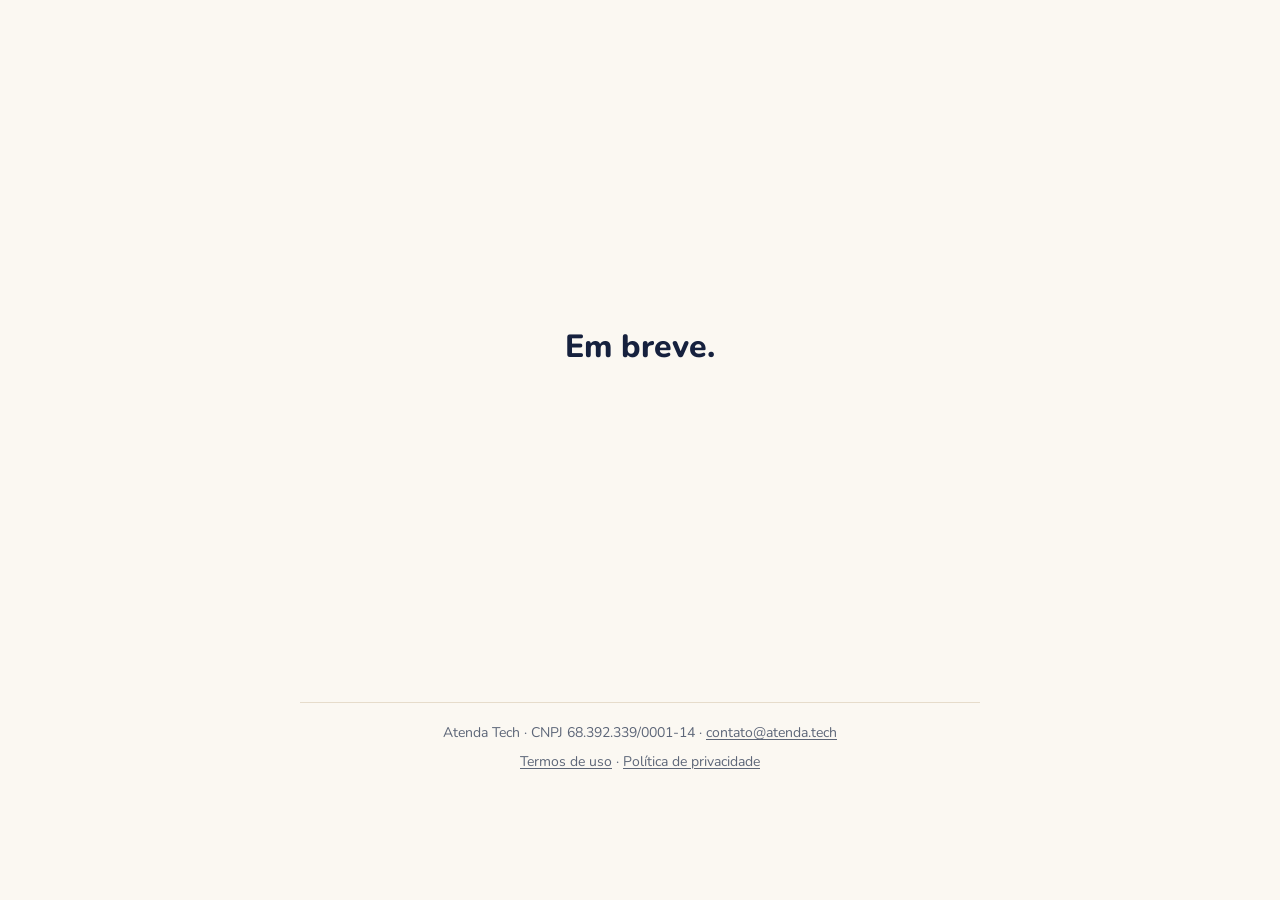
==== index.html @ 24ffada0 "bora.atenda.tech: placeholder + termos + privacidade" ====
<!doctype html>
<html lang="pt-BR">
<head>
<meta charset="utf-8">
<meta name="viewport" content="width=device-width, initial-scale=1">
<meta name="robots" content="noindex">
<title>Atenda Tech</title>
<link rel="stylesheet" href="assets/site.css">
</head>
<body>
<main class="wrap">
<div class="soon">Em breve.</div>
<footer><p>Atenda Tech · CNPJ 68.392.339/0001-14 · <a href="mailto:contato@atenda.tech">contato@atenda.tech</a></p><p><a href="termos/">Termos de uso</a> · <a href="privacidade/">Política de privacidade</a></p></footer>
</main>
</body>
</html>
---- assets/site.css ----
@font-face{font-family:"Nunito";src:url(../fonts/Nunito-Regular.ttf);font-weight:400;font-display:swap}
@font-face{font-family:"Nunito";src:url(../fonts/Nunito-Bold.ttf);font-weight:700;font-display:swap}
@font-face{font-family:"Nunito";src:url(../fonts/Nunito-ExtraBold.ttf);font-weight:800;font-display:swap}
:root{--navy:#16213E;--yellow:#FFC531;--ink:#1F2636;--muted:#5D6678;--line:#E6DCCB}
*{box-sizing:border-box}html{-webkit-text-size-adjust:100%}
body{margin:0;font-family:"Nunito",system-ui,-apple-system,"Segoe UI",Roboto,sans-serif;font-size:17px;line-height:1.65;color:var(--ink);background:#FBF8F2}
.wrap{max-width:720px;margin:0 auto;padding:32px 20px}
h1,h2{font-weight:800;line-height:1.25;color:var(--navy)}
h1{font-size:28px;margin:0 0 8px}
h2{font-size:20px;margin:32px 0 10px;padding-left:12px;border-left:5px solid var(--yellow)}
p{margin:0 0 14px}ul{margin:0 0 14px;padding-left:22px}li{margin:0 0 8px}strong{font-weight:800}
a{color:var(--navy);text-decoration-thickness:1px;text-underline-offset:2px;word-break:break-word}
footer{border-top:1px solid var(--line);margin-top:40px;padding-top:18px;font-size:14px;color:var(--muted);text-align:center}
footer p{margin:0 0 6px}footer a{color:var(--muted)}
.soon{min-height:70vh;display:flex;align-items:center;justify-content:center;font-size:32px;font-weight:800;color:var(--navy)}
@media (min-width:760px){h1{font-size:34px}}
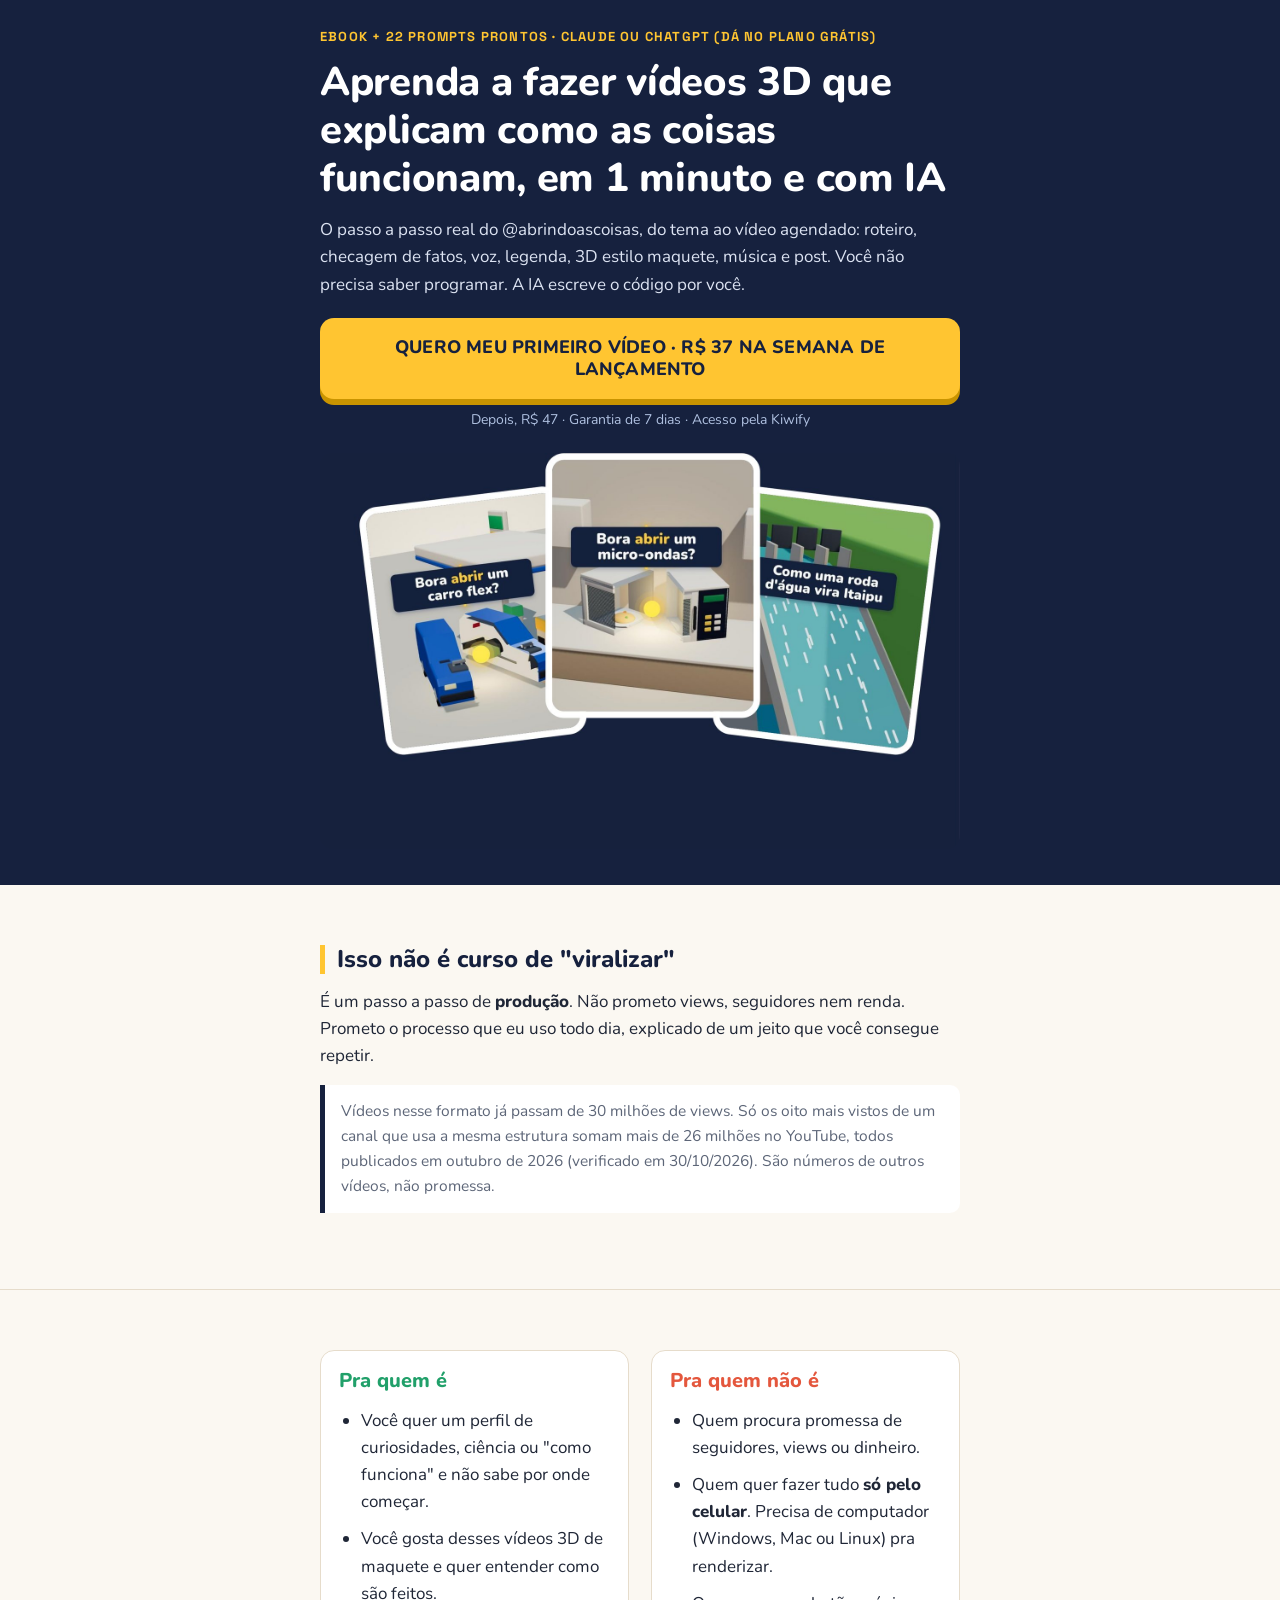
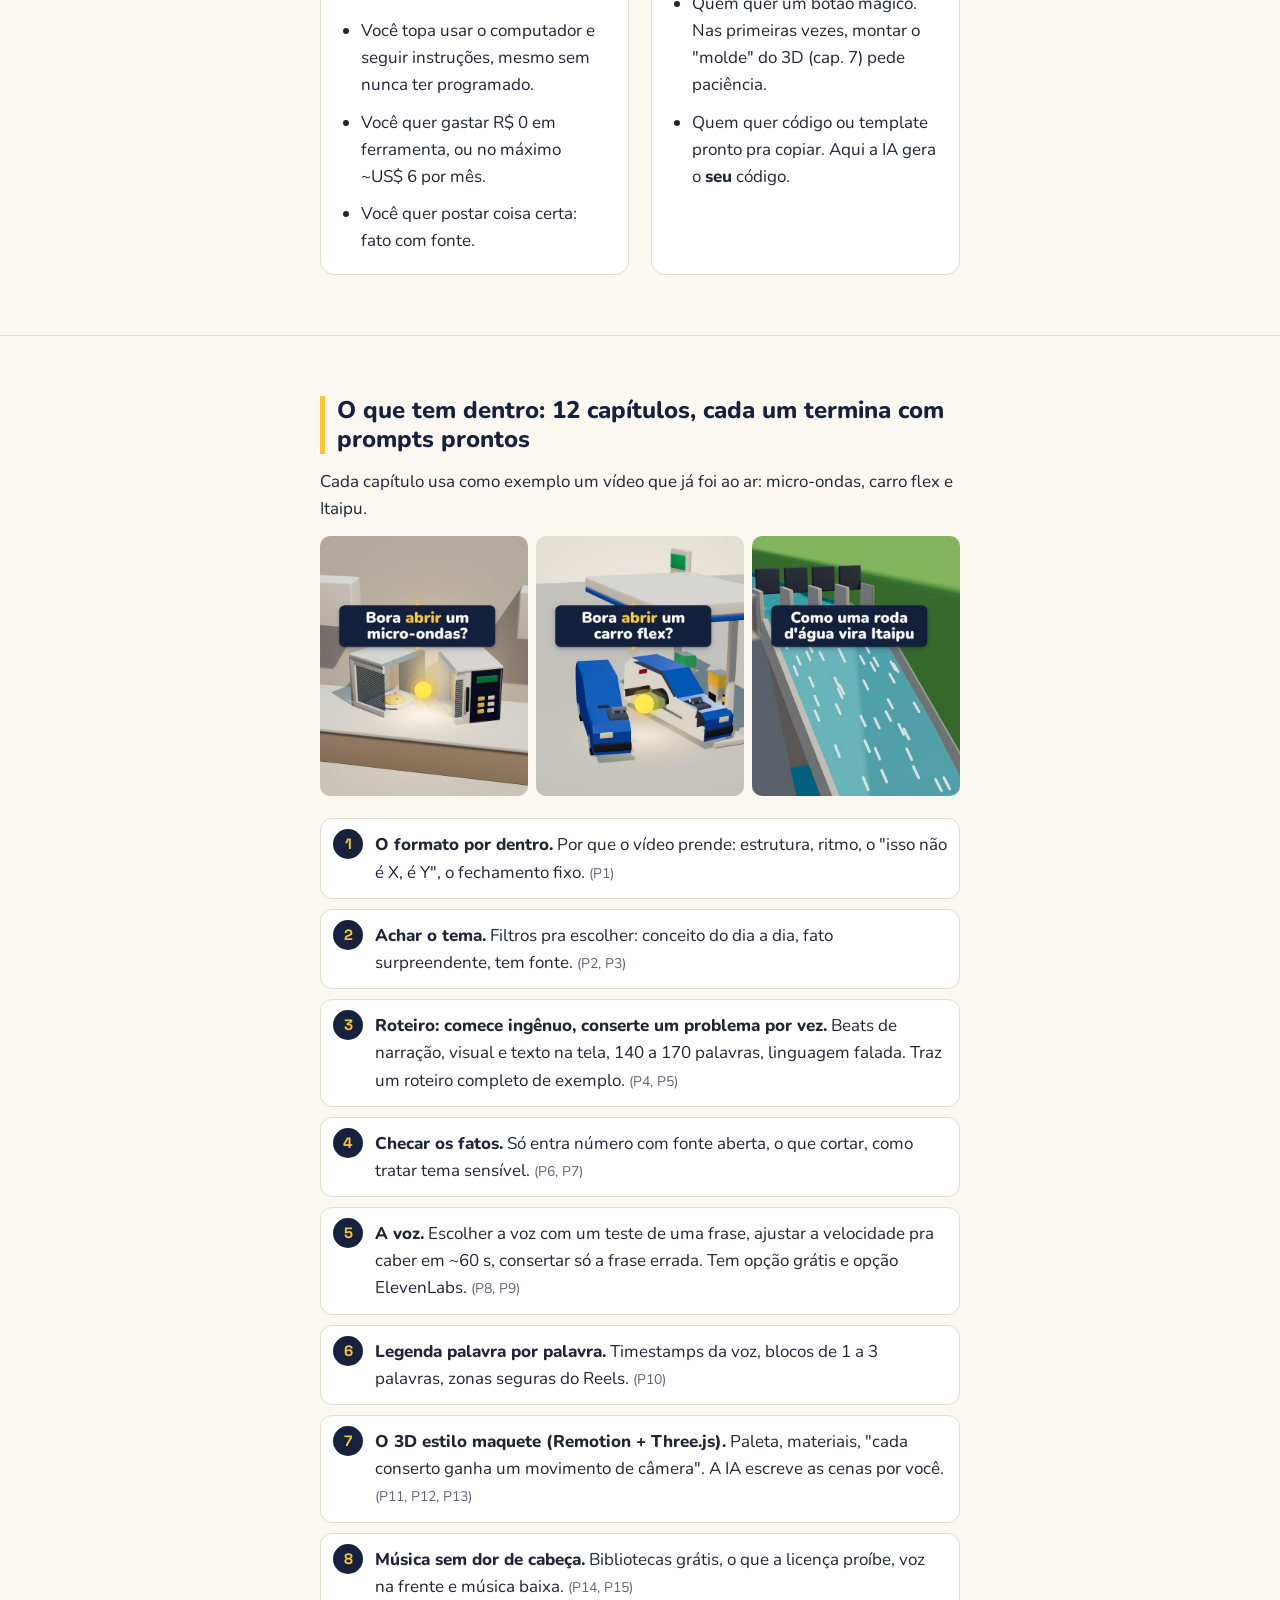
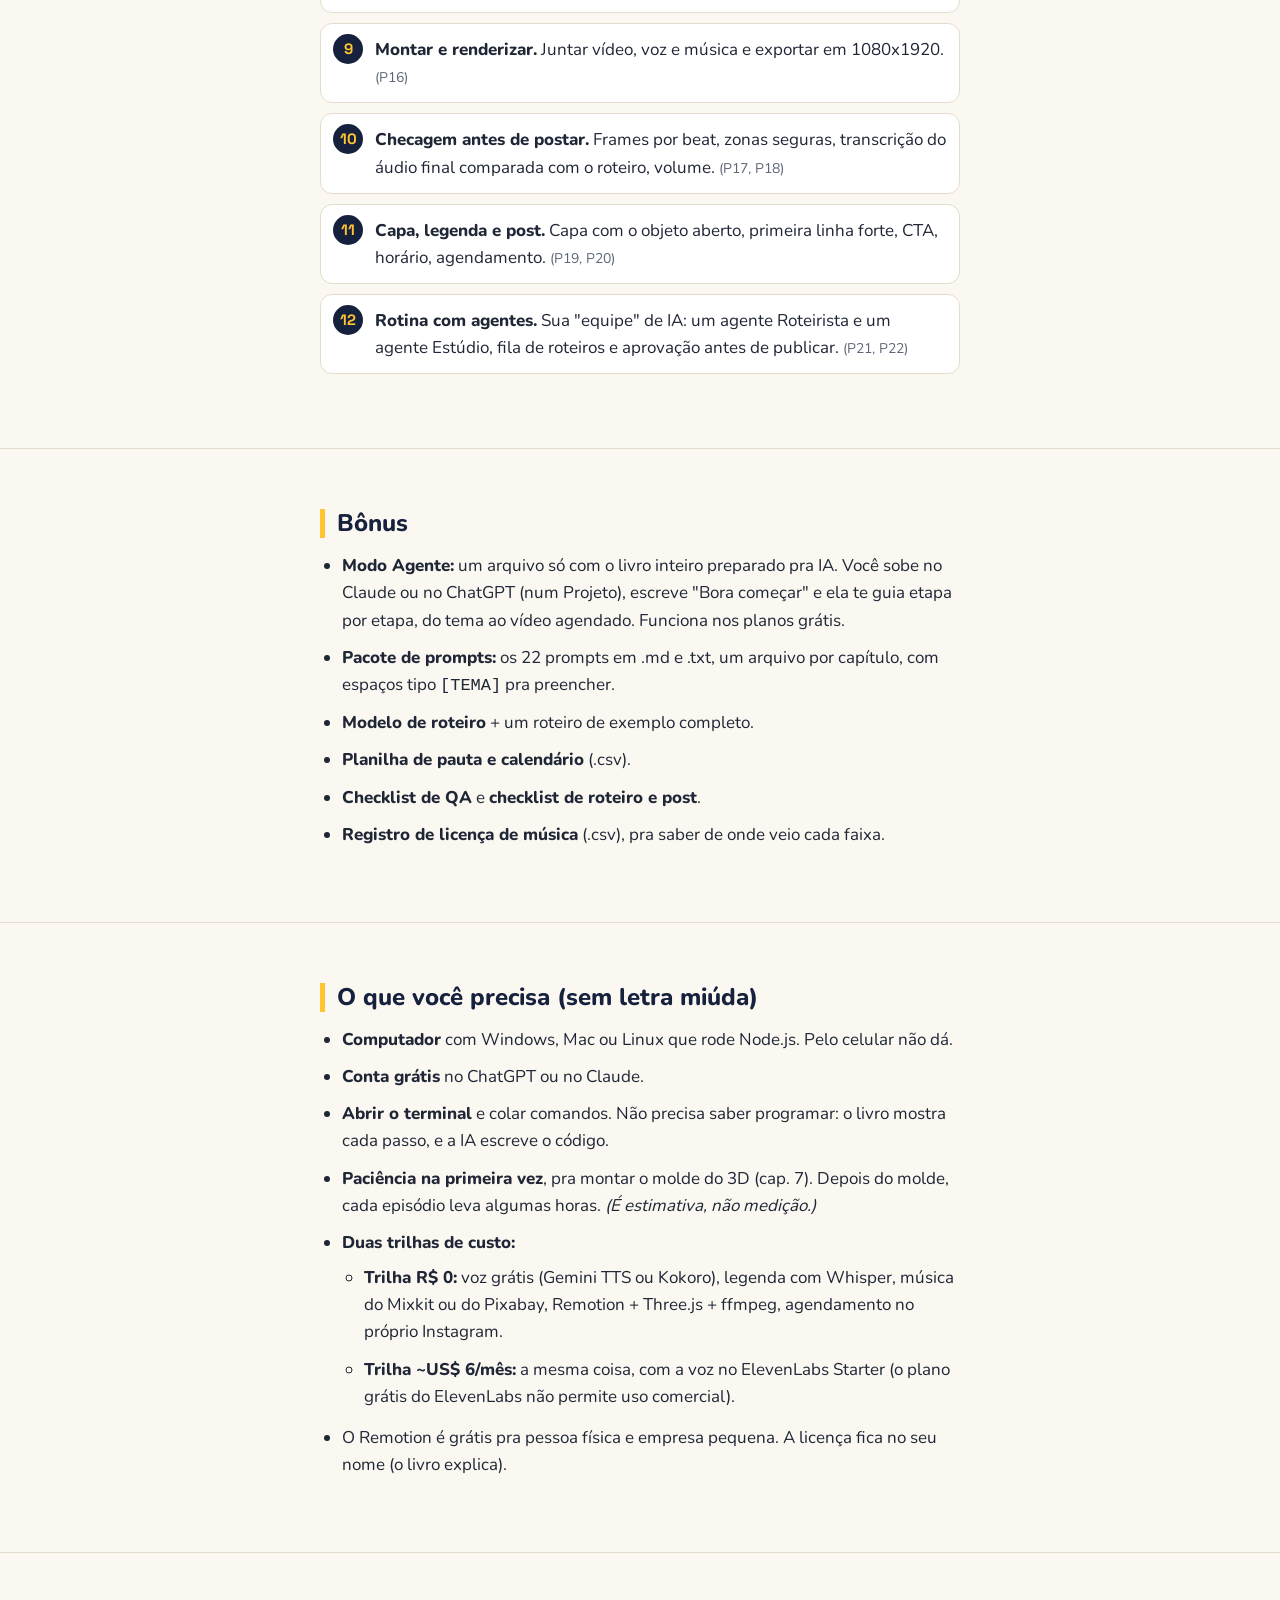
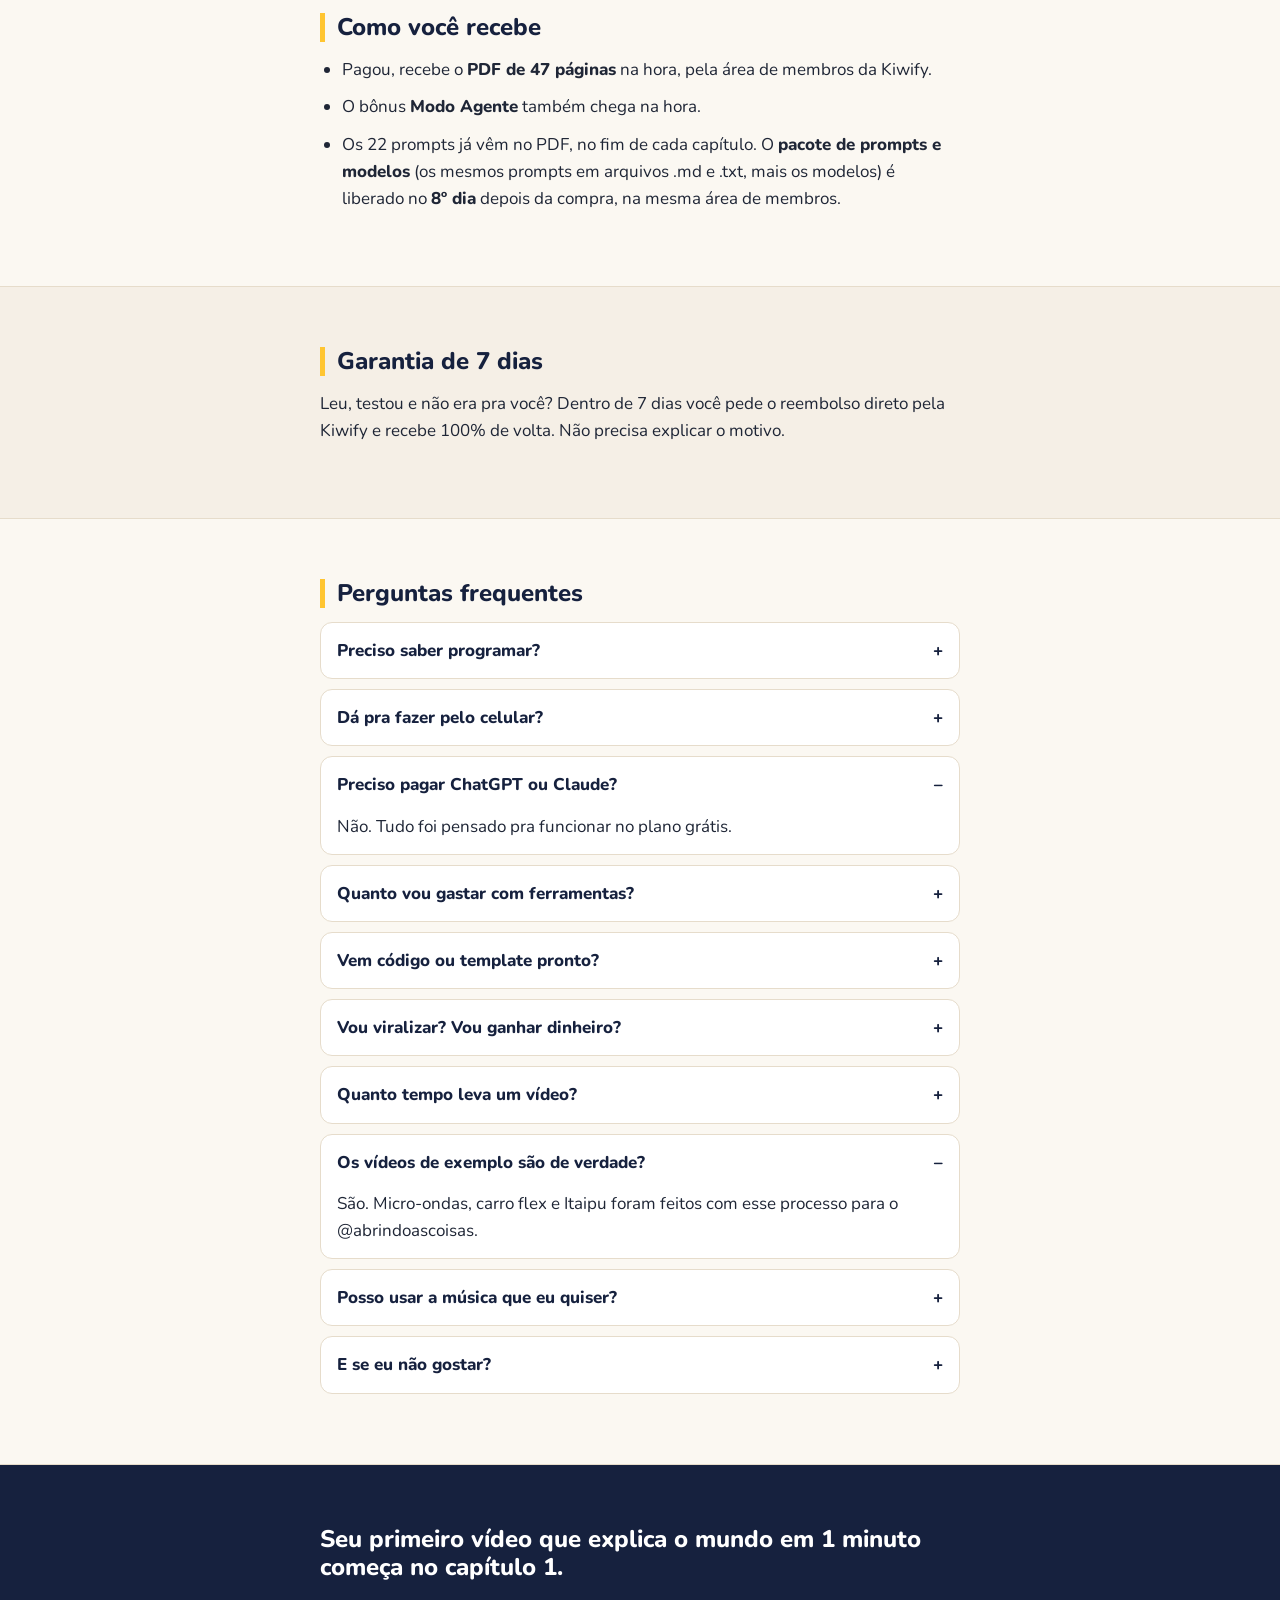
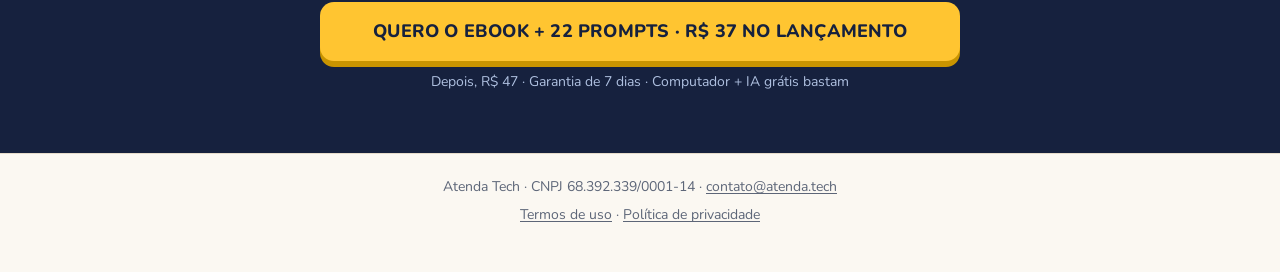
==== commit f6295d4d: "Página de vendas Bora abrir? v1.6 (noindex)" ====
--- a/index.html
+++ b/index.html
@@ -4,13 +4,253 @@
 <meta charset="utf-8">
 <meta name="viewport" content="width=device-width, initial-scale=1">
 <meta name="robots" content="noindex">
-<title>Atenda Tech</title>
-<link rel="stylesheet" href="assets/site.css">
+<title>Bora abrir? · Ebook + 22 prompts</title>
+<meta name="description" content="O passo a passo real do @abrindoascoisas, do tema ao vídeo agendado: roteiro, checagem de fatos, voz, legenda, 3D estilo maquete, música e post.">
+<!-- Meta Pixel Code -->
+<script>
+!function(f,b,e,v,n,t,s)
+{if(f.fbq)return;n=f.fbq=function(){n.callMethod?
+n.callMethod.apply(n,arguments):n.queue.push(arguments)};
+if(!f._fbq)f._fbq=n;n.push=n;n.loaded=!0;n.version='2.0';
+n.queue=[];t=b.createElement(e);t.async=!0;
+t.src=v;s=b.getElementsByTagName(e)[0];
+s.parentNode.insertBefore(t,s)}(window, document,'script',
+'https://connect.facebook.net/en_US/fbevents.js');
+fbq('init', '1760798091666760');
+fbq('track', 'PageView');
+</script>
+<noscript><img height="1" width="1" style="display:none" alt=""
+src="https://www.facebook.com/tr?id=1760798091666760&ev=PageView&noscript=1"></noscript>
+<!-- End Meta Pixel Code -->
+<style>
+@font-face{font-family:"Nunito";src:url(fonts/Nunito-Regular.ttf);font-weight:400;font-display:swap}
+@font-face{font-family:"Nunito";src:url(fonts/Nunito-Bold.ttf);font-weight:700;font-display:swap}
+@font-face{font-family:"Nunito";src:url(fonts/Nunito-ExtraBold.ttf);font-weight:800;font-display:swap}
+@font-face{font-family:"Grotesk";src:url(fonts/SpaceGrotesk-Bold.ttf);font-weight:700;font-display:swap}
+:root{--navy:#16213E;--yellow:#FFC531;--cream:#F5EFE6;--ink:#1F2636;--muted:#5D6678;--green:#21A06A;--coral:#E4573D;--line:#E6DCCB}
+*{box-sizing:border-box}
+html{-webkit-text-size-adjust:100%}
+body{margin:0;font-family:"Nunito",system-ui,-apple-system,"Segoe UI",Roboto,sans-serif;font-size:17px;line-height:1.6;color:var(--ink);background:#FBF8F2}
+img{max-width:100%;height:auto;display:block}
+.wrap{max-width:680px;margin:0 auto;padding:0 20px}
+section{padding:44px 0;border-bottom:1px solid var(--line)}
+h1,h2,h3{font-family:"Nunito",sans-serif;font-weight:800;line-height:1.2;margin:0 0 14px;color:var(--navy)}
+h1{font-size:30px;color:#fff;letter-spacing:-.3px}
+h2{font-size:24px;padding-left:12px;border-left:5px solid var(--yellow)}
+h3{font-size:22px}
+p{margin:0 0 14px}
+ul,ol{margin:0 0 14px;padding-left:22px}
+li{margin:0 0 10px}
+strong{font-weight:800}
+.draft-banner{background:var(--coral);color:#fff;text-align:center;font:700 13px/1.4 "Grotesk",sans-serif;padding:8px 12px;letter-spacing:.3px}
+.draft-note{display:block;background:#FFF6D6;border:2px dashed #E0A800;color:#5A4500;font:700 13px/1.45 "Grotesk",ui-monospace,monospace;padding:8px 10px;border-radius:8px;margin:10px 0}
+/* hero */
+.hero{background:var(--navy);color:#DCE3F2;padding:28px 0 36px;border:0}
+.kicker{font:700 13px/1.4 "Grotesk",sans-serif;letter-spacing:1.2px;text-transform:uppercase;color:var(--yellow);margin-bottom:12px}
+.hero .sub{font-size:17px;color:#DCE3F2}
+.hero img{margin:22px auto 0;border-radius:14px}
+/* buttons */
+.cta{display:block;text-align:center;background:var(--yellow);color:var(--navy);font:800 18px/1.25 "Nunito",sans-serif;text-decoration:none;padding:18px 16px;border-radius:14px;box-shadow:0 6px 0 #C99400;margin:20px 0 10px;text-transform:uppercase;letter-spacing:.2px}
+.cta:active{transform:translateY(3px);box-shadow:0 3px 0 #C99400}
+.cta-small{display:block;text-align:center;font-size:14px;color:var(--muted)}
+.hero .cta-small{color:#AFC0E0}
+.btn-ghost{display:block;text-align:center;border:2px solid var(--navy);color:var(--navy);font-weight:800;text-decoration:none;padding:14px;border-radius:12px;margin:18px 0 0}
+/* blocks */
+blockquote{margin:16px 0;padding:14px 16px;background:#fff;border-left:5px solid var(--navy);border-radius:0 10px 10px 0;font-size:15.5px;color:var(--muted)}
+.two{display:grid;gap:22px}
+.card{background:#fff;border:1px solid var(--line);border-radius:14px;padding:18px 18px 6px}
+.card.yes h3{color:var(--green)} .card.no h3{color:var(--coral)}
+.card h3{font-size:20px}
+.chapters{list-style:none;padding:0;counter-reset:c}
+.chapters li{counter-increment:c;position:relative;padding:12px 12px 12px 54px;background:#fff;border:1px solid var(--line);border-radius:12px}
+.chapters li::before{content:counter(c);position:absolute;left:12px;top:10px;width:30px;height:30px;border-radius:50%;background:var(--navy);color:var(--yellow);font:700 15px/30px "Grotesk",sans-serif;text-align:center}
+.chapters em{color:var(--muted);font-style:normal;font-size:14px}
+.guarantee{background:var(--cream)}
+.faq details{background:#fff;border:1px solid var(--line);border-radius:12px;margin:0 0 10px;padding:0 16px}
+.faq summary{cursor:pointer;font-weight:800;padding:14px 0;list-style:none;color:var(--navy)}
+.faq summary::-webkit-details-marker{display:none}
+.faq summary::after{content:"+";float:right;font-weight:800}
+.faq details[open] summary::after{content:"–"}
+.final{background:var(--navy);border:0}
+.final h3{color:#fff;font-size:24px}
+.final .cta-small{color:#AFC0E0}
+footer{border-top:1px solid var(--line);padding:22px 0 40px;font-size:14px;color:var(--muted);text-align:center}
+footer p{margin:0 0 6px}footer a{color:var(--muted);text-decoration-thickness:1px;text-underline-offset:2px}
+.thumbs{display:grid;grid-template-columns:repeat(3,1fr);gap:8px;margin-top:14px}
+.thumbs img{border-radius:10px}
+@media (min-width:760px){h1{font-size:40px}.two{grid-template-columns:1fr 1fr}section{padding:60px 0}}
+</style>
 </head>
 <body>
-<main class="wrap">
-<div class="soon">Em breve.</div>
-<footer><p>Atenda Tech · CNPJ 68.392.339/0001-14 · <a href="mailto:contato@atenda.tech">contato@atenda.tech</a></p><p><a href="termos/">Termos de uso</a> · <a href="privacidade/">Política de privacidade</a></p></footer>
-</main>
+
+
+<!-- Dobra 1 -->
+<section class="hero">
+  <div class="wrap">
+    <div class="kicker">Ebook + 22 prompts prontos · Claude ou ChatGPT (dá no plano grátis)</div>
+   
+    <h1>Aprenda a fazer vídeos 3D que explicam como as coisas funcionam, em 1 minuto e com IA</h1>
+    <p class="sub">O passo a passo real do @abrindoascoisas, do tema ao vídeo agendado: roteiro, checagem de fatos, voz, legenda, 3D estilo maquete, música e post. Você não precisa saber programar. A IA escreve o código por você.</p>
+    <a class="cta" href="https://pay.kiwify.com.br/J2gz8uM" data-checkout>Quero meu primeiro vídeo · R$&nbsp;37 na semana de lançamento</a>
+    <span class="cta-small">Depois, R$&nbsp;47 · Garantia de 7 dias · Acesso pela Kiwify</span>
+    <img src="img/cover-phones.jpg" width="1500" height="928" alt="Capas dos vídeos do micro-ondas, do carro flex e de Itaipu, feitos com esse processo">
+  </div>
+</section>
+
+<section>
+  <div class="wrap">
+    <h2>Isso não é curso de "viralizar"</h2>
+    <p>É um passo a passo de <strong>produção</strong>. Não prometo views, seguidores nem renda. Prometo o processo que eu uso todo dia, explicado de um jeito que você consegue repetir.</p>
+    <blockquote>Vídeos nesse formato já passam de 30 milhões de views. Só os oito mais vistos de um canal que usa a mesma estrutura somam mais de 26 milhões no YouTube, todos publicados em outubro de 2026 (verificado em 30/10/2026). São números de outros vídeos, não promessa.</blockquote>
+  </div>
+</section>
+
+<section>
+  <div class="wrap two">
+    <div class="card yes">
+      <h3>Pra quem é</h3>
+      <ul>
+        <li>Você quer um perfil de curiosidades, ciência ou "como funciona" e não sabe por onde começar.</li>
+        <li>Você gosta desses vídeos 3D de maquete e quer entender como são feitos.</li>
+        <li>Você topa usar o computador e seguir instruções, mesmo sem nunca ter programado.</li>
+        <li>Você quer gastar R$&nbsp;0 em ferramenta, ou no máximo ~US$&nbsp;6 por mês.</li>
+        <li>Você quer postar coisa certa: fato com fonte.</li>
+      </ul>
+    </div>
+    <div class="card no">
+      <h3>Pra quem não é</h3>
+      <ul>
+        <li>Quem procura promessa de seguidores, views ou dinheiro.</li>
+        <li>Quem quer fazer tudo <strong>só pelo celular</strong>. Precisa de computador (Windows, Mac ou Linux) pra renderizar.</li>
+        <li>Quem quer um botão mágico. Nas primeiras vezes, montar o "molde" do 3D (cap. 7) pede paciência.</li>
+        <li>Quem quer código ou template pronto pra copiar. Aqui a IA gera o <strong>seu</strong> código.</li>
+      </ul>
+    </div>
+  </div>
+</section>
+
+<section>
+  <div class="wrap">
+    <h2>O que tem dentro: 12 capítulos, cada um termina com prompts prontos</h2>
+    <p>Cada capítulo usa como exemplo um vídeo que já foi ao ar: micro-ondas, carro flex e Itaipu.</p>
+    <div class="thumbs">
+      <img src="img/cover-micro.jpg" width="560" height="700" alt="Vídeo: Bora abrir um micro-ondas?" loading="lazy">
+      <img src="img/cover-carro.jpg" width="560" height="700" alt="Vídeo: Bora abrir um carro flex?" loading="lazy">
+      <img src="img/cover-itaipu.jpg" width="560" height="700" alt="Vídeo: Como uma roda d'água vira Itaipu" loading="lazy">
+    </div>
+    <ol class="chapters" style="margin-top:22px">
+      <li><strong>O formato por dentro.</strong> Por que o vídeo prende: estrutura, ritmo, o "isso não é X, é Y", o fechamento fixo. <em>(P1)</em></li>
+      <li><strong>Achar o tema.</strong> Filtros pra escolher: conceito do dia a dia, fato surpreendente, tem fonte. <em>(P2, P3)</em></li>
+      <li><strong>Roteiro: comece ingênuo, conserte um problema por vez.</strong> Beats de narração, visual e texto na tela, 140 a 170 palavras, linguagem falada. Traz um roteiro completo de exemplo. <em>(P4, P5)</em></li>
+      <li><strong>Checar os fatos.</strong> Só entra número com fonte aberta, o que cortar, como tratar tema sensível. <em>(P6, P7)</em></li>
+      <li><strong>A voz.</strong> Escolher a voz com um teste de uma frase, ajustar a velocidade pra caber em ~60 s, consertar só a frase errada. Tem opção grátis e opção ElevenLabs. <em>(P8, P9)</em></li>
+      <li><strong>Legenda palavra por palavra.</strong> Timestamps da voz, blocos de 1 a 3 palavras, zonas seguras do Reels. <em>(P10)</em></li>
+      <li><strong>O 3D estilo maquete (Remotion + Three.js).</strong> Paleta, materiais, "cada conserto ganha um movimento de câmera". A IA escreve as cenas por você. <em>(P11, P12, P13)</em></li>
+      <li><strong>Música sem dor de cabeça.</strong> Bibliotecas grátis, o que a licença proíbe, voz na frente e música baixa. <em>(P14, P15)</em></li>
+      <li><strong>Montar e renderizar.</strong> Juntar vídeo, voz e música e exportar em 1080x1920. <em>(P16)</em></li>
+      <li><strong>Checagem antes de postar.</strong> Frames por beat, zonas seguras, transcrição do áudio final comparada com o roteiro, volume. <em>(P17, P18)</em></li>
+      <li><strong>Capa, legenda e post.</strong> Capa com o objeto aberto, primeira linha forte, CTA, horário, agendamento. <em>(P19, P20)</em></li>
+      <li><strong>Rotina com agentes.</strong> Sua "equipe" de IA: um agente Roteirista e um agente Estúdio, fila de roteiros e aprovação antes de publicar. <em>(P21, P22)</em></li>
+    </ol>
+  </div>
+</section>
+
+<section>
+  <div class="wrap">
+    <h2>Bônus</h2>
+    <ul>
+      <li><strong>Modo Agente:</strong> um arquivo só com o livro inteiro preparado pra IA. Você sobe no Claude ou no ChatGPT (num Projeto), escreve "Bora começar" e ela te guia etapa por etapa, do tema ao vídeo agendado. Funciona nos planos grátis.</li>
+      <li><strong>Pacote de prompts:</strong> os 22 prompts em .md e .txt, um arquivo por capítulo, com espaços tipo <code>[TEMA]</code> pra preencher.</li>
+      <li><strong>Modelo de roteiro</strong> + um roteiro de exemplo completo.</li>
+      <li><strong>Planilha de pauta e calendário</strong> (.csv).</li>
+      <li><strong>Checklist de QA</strong> e <strong>checklist de roteiro e post</strong>.</li>
+      <li><strong>Registro de licença de música</strong> (.csv), pra saber de onde veio cada faixa.</li>
+    </ul>
+  </div>
+</section>
+
+<section>
+  <div class="wrap">
+    <h2>O que você precisa (sem letra miúda)</h2>
+    <ul>
+      <li><strong>Computador</strong> com Windows, Mac ou Linux que rode Node.js. Pelo celular não dá.</li>
+      <li><strong>Conta grátis</strong> no ChatGPT ou no Claude.</li>
+      <li><strong>Abrir o terminal</strong> e colar comandos. Não precisa saber programar: o livro mostra cada passo, e a IA escreve o código.</li>
+      <li><strong>Paciência na primeira vez</strong>, pra montar o molde do 3D (cap. 7). Depois do molde, cada episódio leva algumas horas. <em>(É estimativa, não medição.)</em></li>
+      <li><strong>Duas trilhas de custo:</strong>
+        <ul style="margin-top:8px">
+          <li><strong>Trilha R$&nbsp;0:</strong> voz grátis (Gemini TTS ou Kokoro), legenda com Whisper, música do Mixkit ou do Pixabay, Remotion + Three.js + ffmpeg, agendamento no próprio Instagram.</li>
+          <li><strong>Trilha ~US$&nbsp;6/mês:</strong> a mesma coisa, com a voz no ElevenLabs Starter (o plano grátis do ElevenLabs não permite uso comercial).</li>
+        </ul>
+      </li>
+      <li>O Remotion é grátis pra pessoa física e empresa pequena. A licença fica no seu nome (o livro explica).</li>
+    </ul>
+  </div>
+</section>
+
+<section>
+  <div class="wrap">
+    <h2>Como você recebe</h2>
+    <ul>
+      <li>Pagou, recebe o <strong>PDF de 47 páginas</strong> na hora, pela área de membros da Kiwify.</li>
+      <li>O bônus <strong>Modo Agente</strong> também chega na hora.</li>
+      <li>Os 22 prompts já vêm no PDF, no fim de cada capítulo. O <strong>pacote de prompts e modelos</strong> (os mesmos prompts em arquivos .md e .txt, mais os modelos) é liberado no <strong>8º dia</strong> depois da compra, na mesma área de membros.</li>
+    </ul>
+  </div>
+</section>
+
+<section class="guarantee">
+  <div class="wrap">
+    <h2>Garantia de 7 dias</h2>
+    <p>Leu, testou e não era pra você? Dentro de 7 dias você pede o reembolso direto pela Kiwify e recebe 100% de volta. Não precisa explicar o motivo.</p>
+  </div>
+</section>
+
+<section class="faq">
+  <div class="wrap">
+    <h2>Perguntas frequentes</h2>
+    <details><summary>Preciso saber programar?</summary><p>Não. Você vai abrir o terminal e colar o que a IA escrever. O livro mostra cada passo, e o capítulo 7 ensina a pedir e corrigir as cenas 3D.</p></details>
+    <details><summary>Dá pra fazer pelo celular?</summary><p>Não. A renderização roda no computador (Windows, Mac ou Linux).</p></details>
+    <details open><summary>Preciso pagar ChatGPT ou Claude?</summary><p>Não. Tudo foi pensado pra funcionar no plano grátis.</p></details>
+    <details><summary>Quanto vou gastar com ferramentas?</summary><p>R$&nbsp;0 na trilha grátis, ou ~US$&nbsp;6/mês se quiser a voz do ElevenLabs.</p></details>
+    <details><summary>Vem código ou template pronto?</summary><p>Não. A IA gera o código do seu projeto, a partir dos prompts do capítulo 7. Assim o vídeo fica com a sua cara, e você entende o que está rodando.</p></details>
+    <details><summary>Vou viralizar? Vou ganhar dinheiro?</summary><p>Não dá pra prometer isso, e desconfie de quem promete. O livro ensina a produzir bem e com fatos certos. O alcance depende de tema, constância e de coisas que ninguém controla.</p></details>
+    <details><summary>Quanto tempo leva um vídeo?</summary><p>O primeiro demora mais, por causa do molde do 3D. Depois, algumas horas por episódio (estimativa).</p></details>
+    <details open><summary>Os vídeos de exemplo são de verdade?</summary><p>São. Micro-ondas, carro flex e Itaipu foram feitos com esse processo para o @abrindoascoisas.</p></details>
+    <details><summary>Posso usar a música que eu quiser?</summary><p>O capítulo 8 mostra onde achar música grátis, como ler a licença e como guardar o registro de cada faixa.</p></details>
+    <details><summary>E se eu não gostar?</summary><p>Garantia de 7 dias pela Kiwify, sem precisar dizer o motivo.</p></details>
+  </div>
+</section>
+
+<section class="final">
+  <div class="wrap">
+    <h3>Seu primeiro vídeo que explica o mundo em 1 minuto começa no capítulo 1.</h3>
+    <a class="cta" href="https://pay.kiwify.com.br/J2gz8uM" data-checkout>Quero o ebook + 22 prompts · R$&nbsp;37 no lançamento</a>
+    <span class="cta-small">Depois, R$&nbsp;47 · Garantia de 7 dias · Computador + IA grátis bastam</span>
+   
+  </div>
+</section>
+
+<footer>
+  <div class="wrap">
+    <p>Atenda Tech · CNPJ 68.392.339/0001-14 · <a href="mailto:contato@atenda.tech">contato@atenda.tech</a></p>
+    <p><a href="/termos/">Termos de uso</a> · <a href="/privacidade/">Política de privacidade</a></p>
+  </div>
+</footer>
+
+<script>
+/* Repassa UTMs + src/sck da URL da página para os botões de checkout (Kiwify aceita esses parâmetros)
+   e dispara InitiateCheckout no pixel ao clicar em qualquer botão de compra. */
+(function(){
+  var keep=["utm_source","utm_medium","utm_campaign","utm_content","utm_term","src","sck"];
+  var here=new URLSearchParams(location.search);
+  document.querySelectorAll("a[data-checkout]").forEach(function(a){
+    var u=new URL(a.href);
+    keep.forEach(function(k){ var v=here.get(k); if(v) u.searchParams.set(k,v); });
+    a.href=u.toString();
+    a.addEventListener("click",function(){ if(window.fbq) fbq("track","InitiateCheckout"); });
+  });
+})();
+</script>
 </body>
 </html>
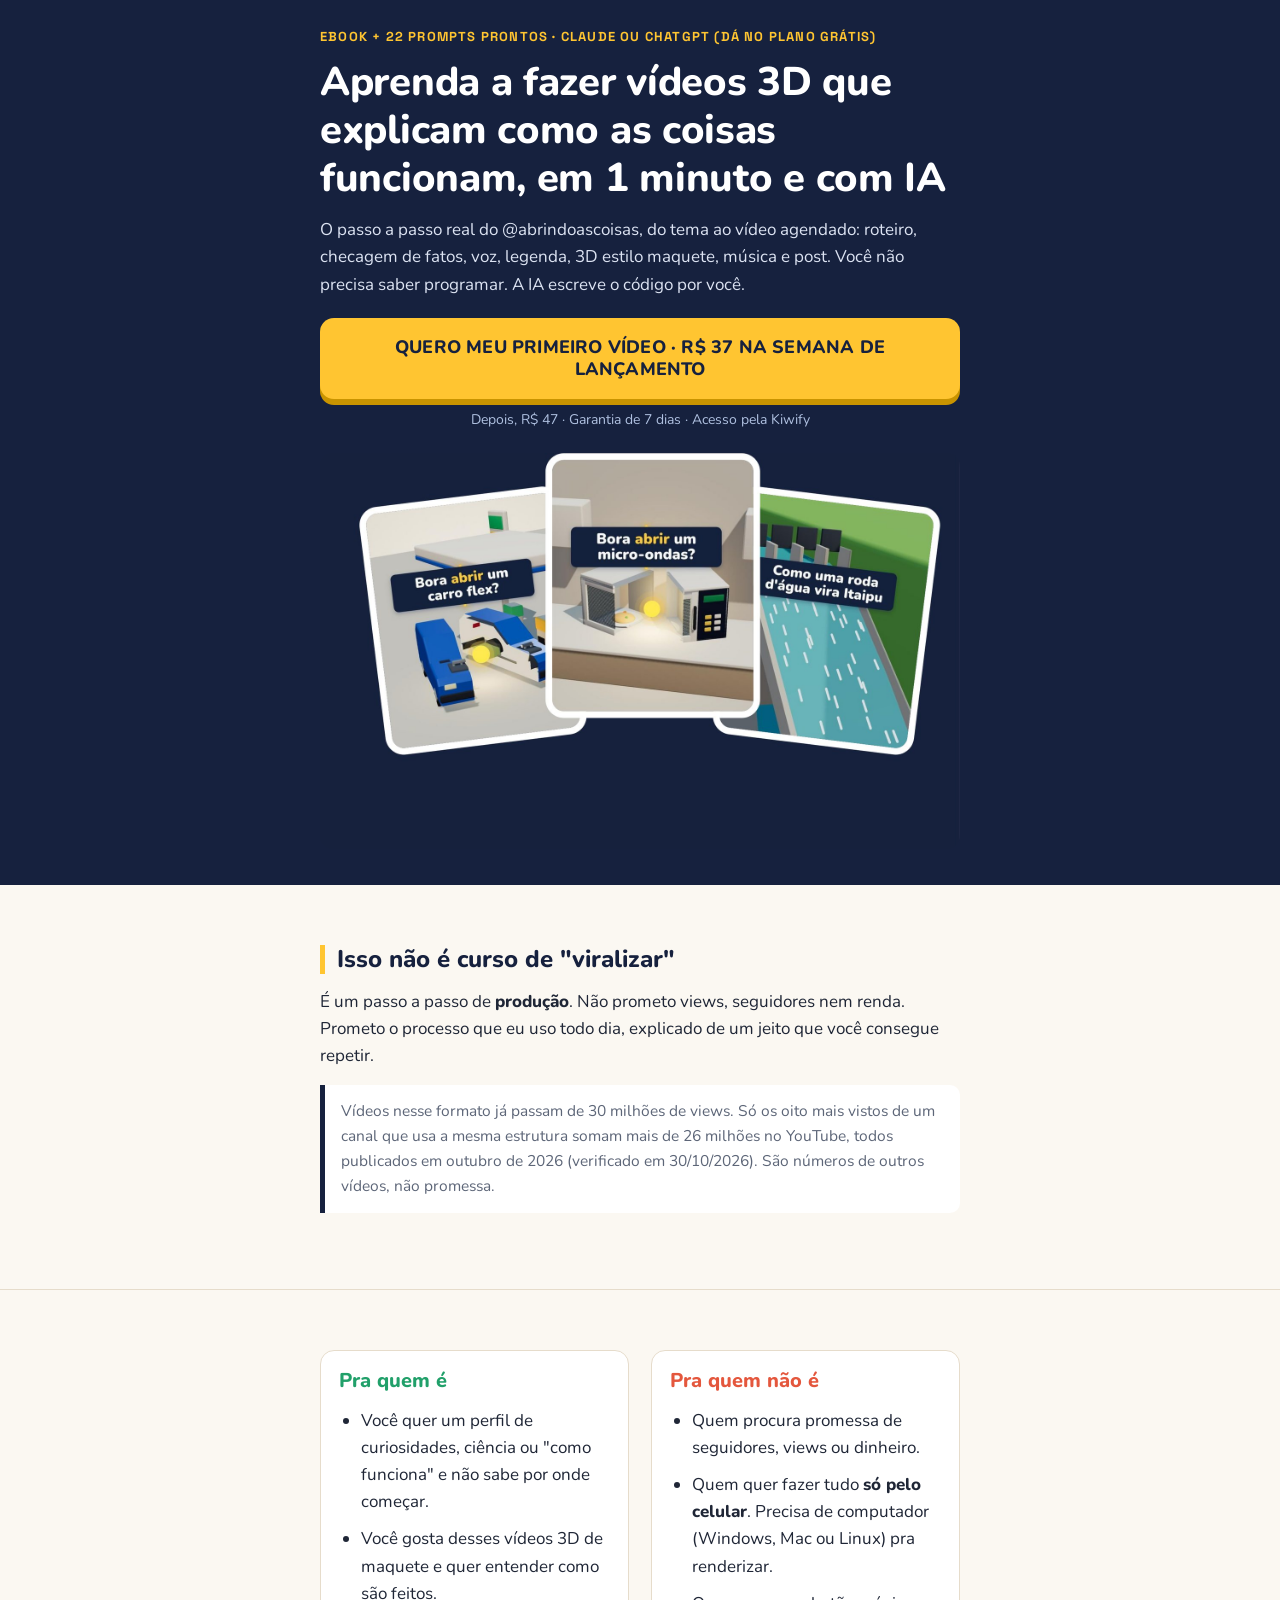
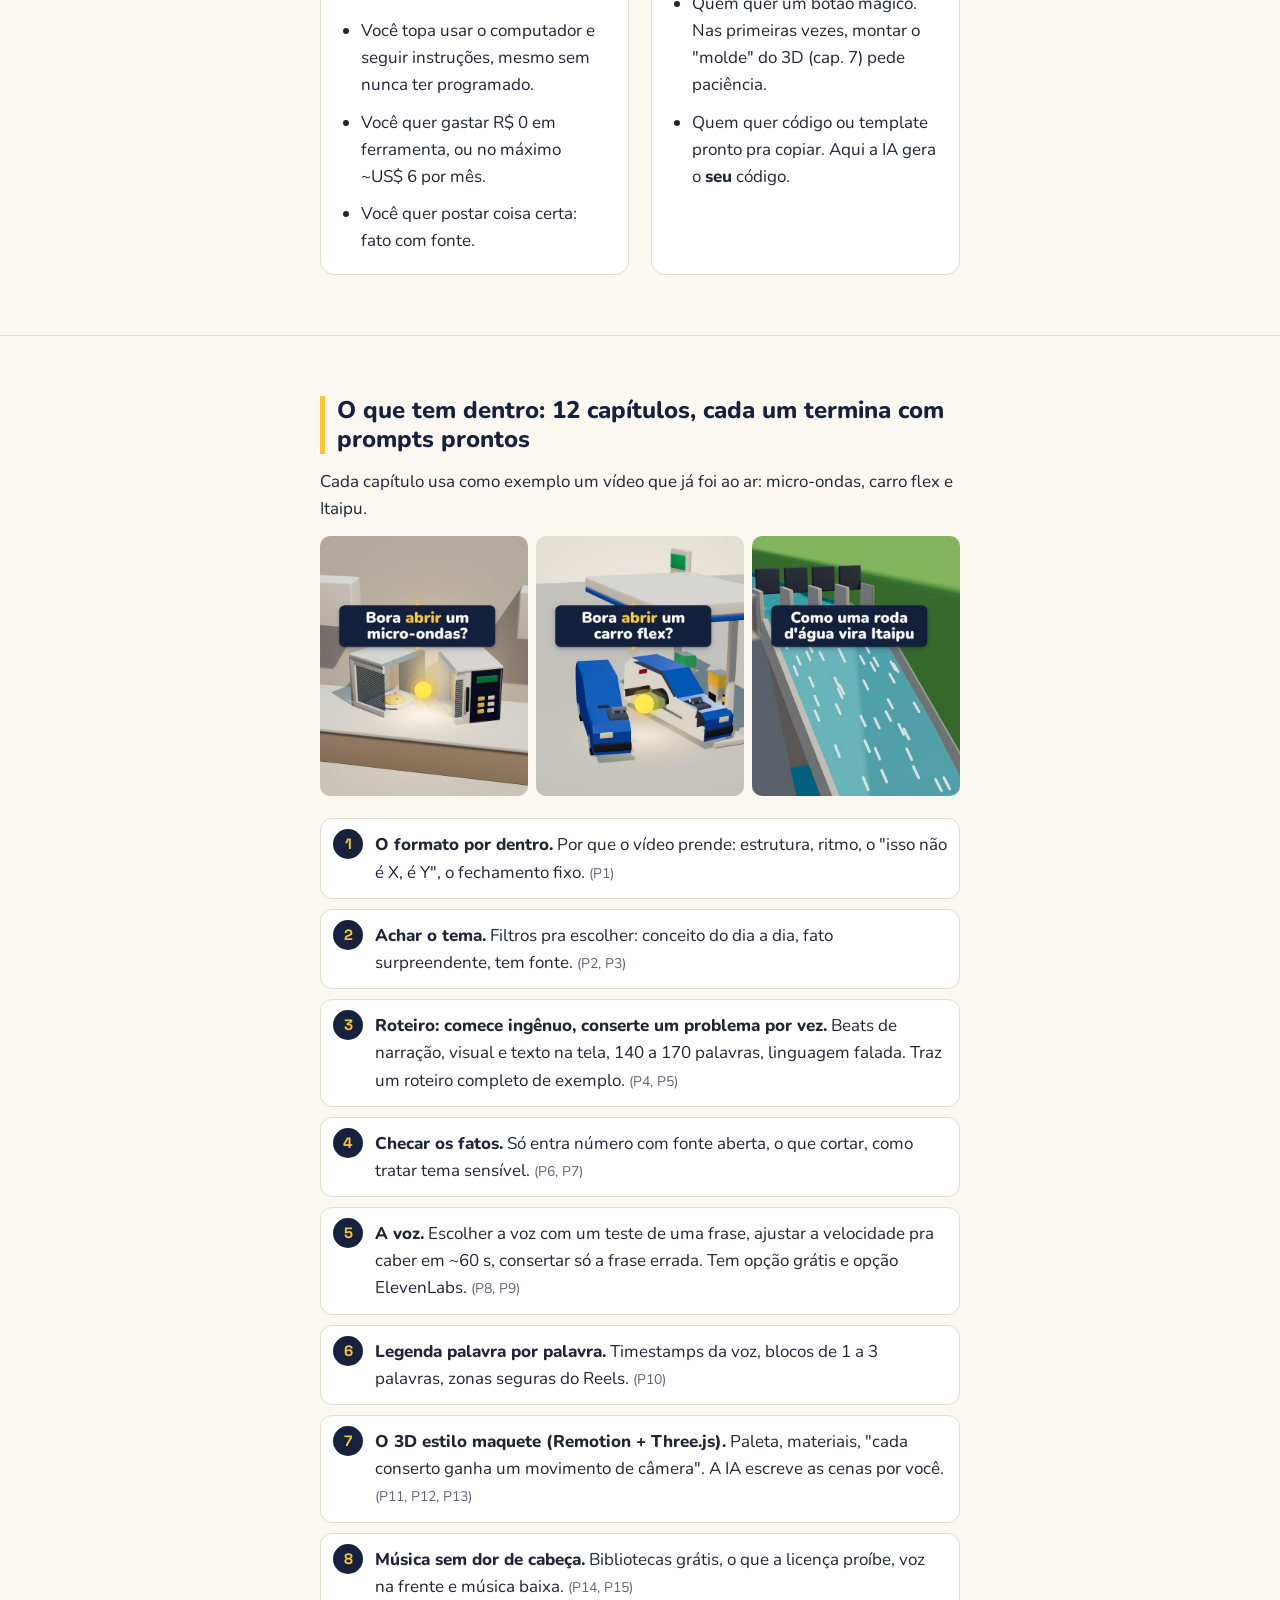
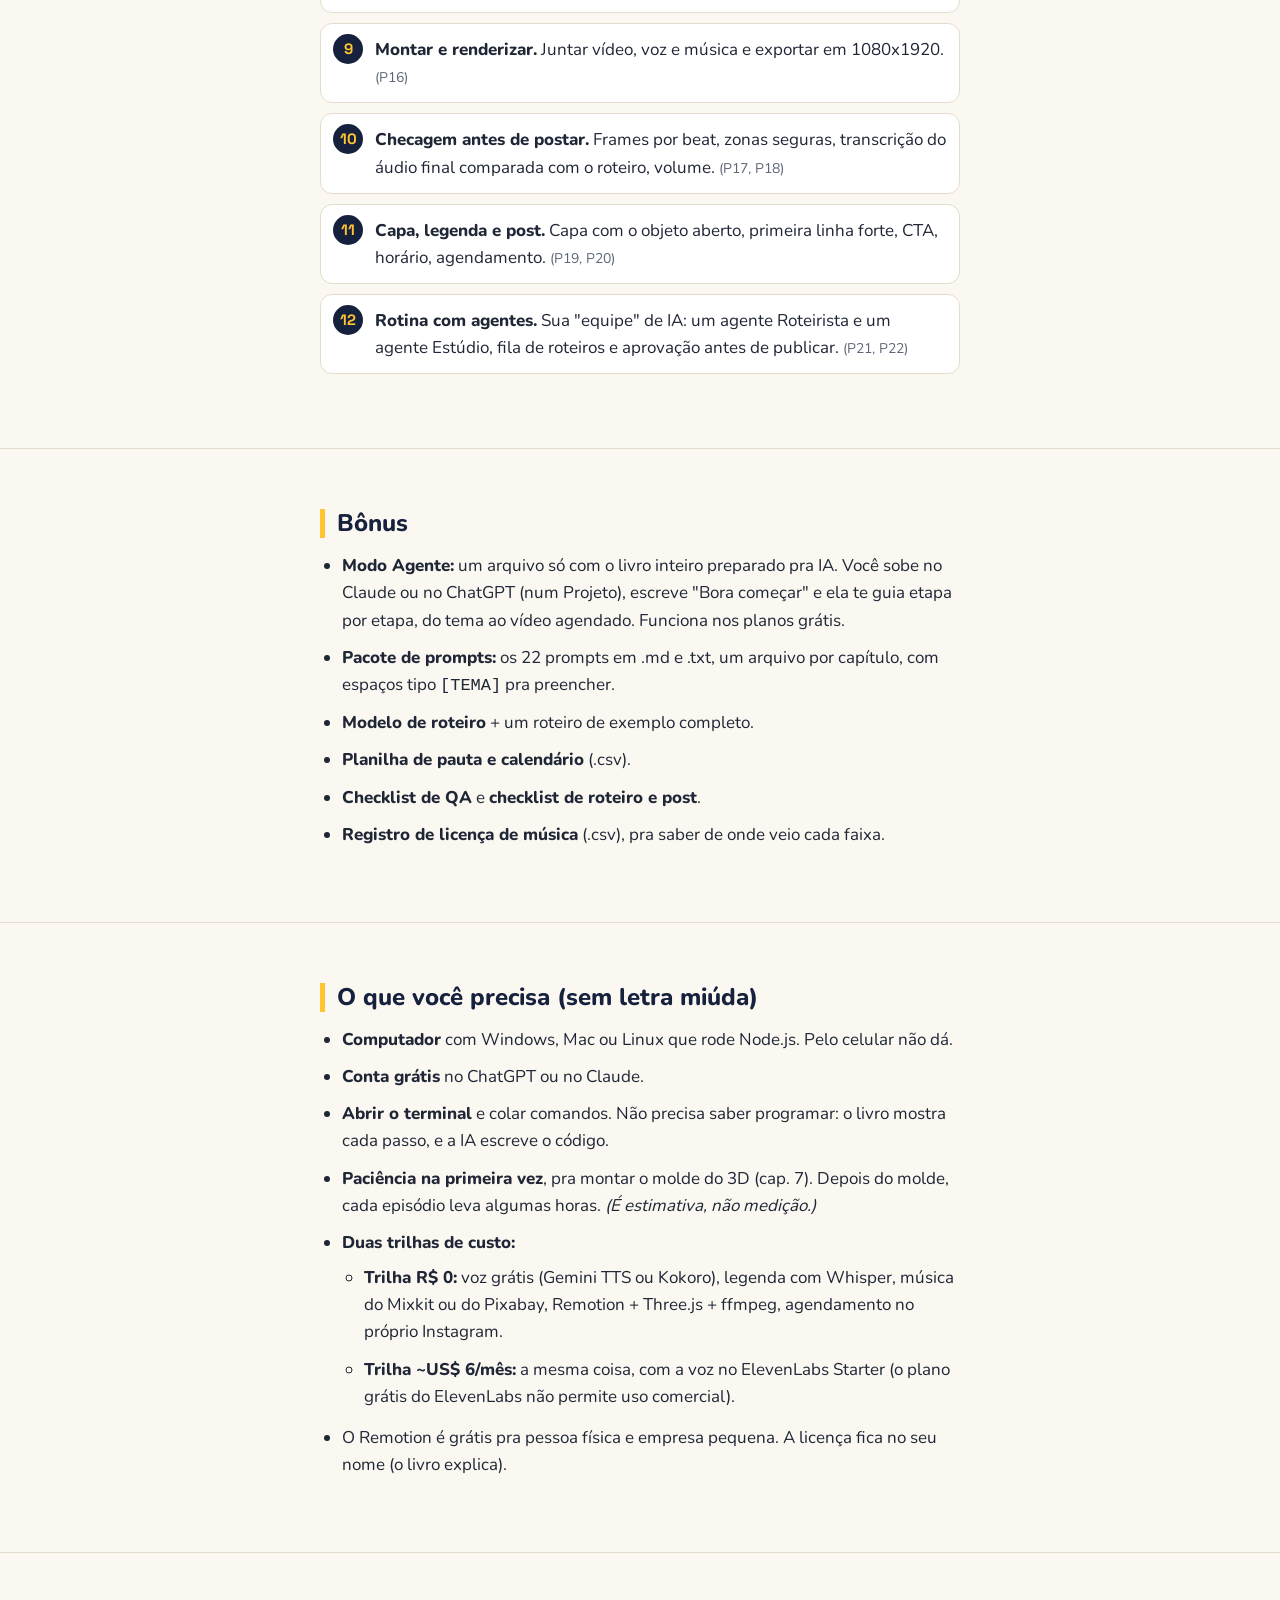
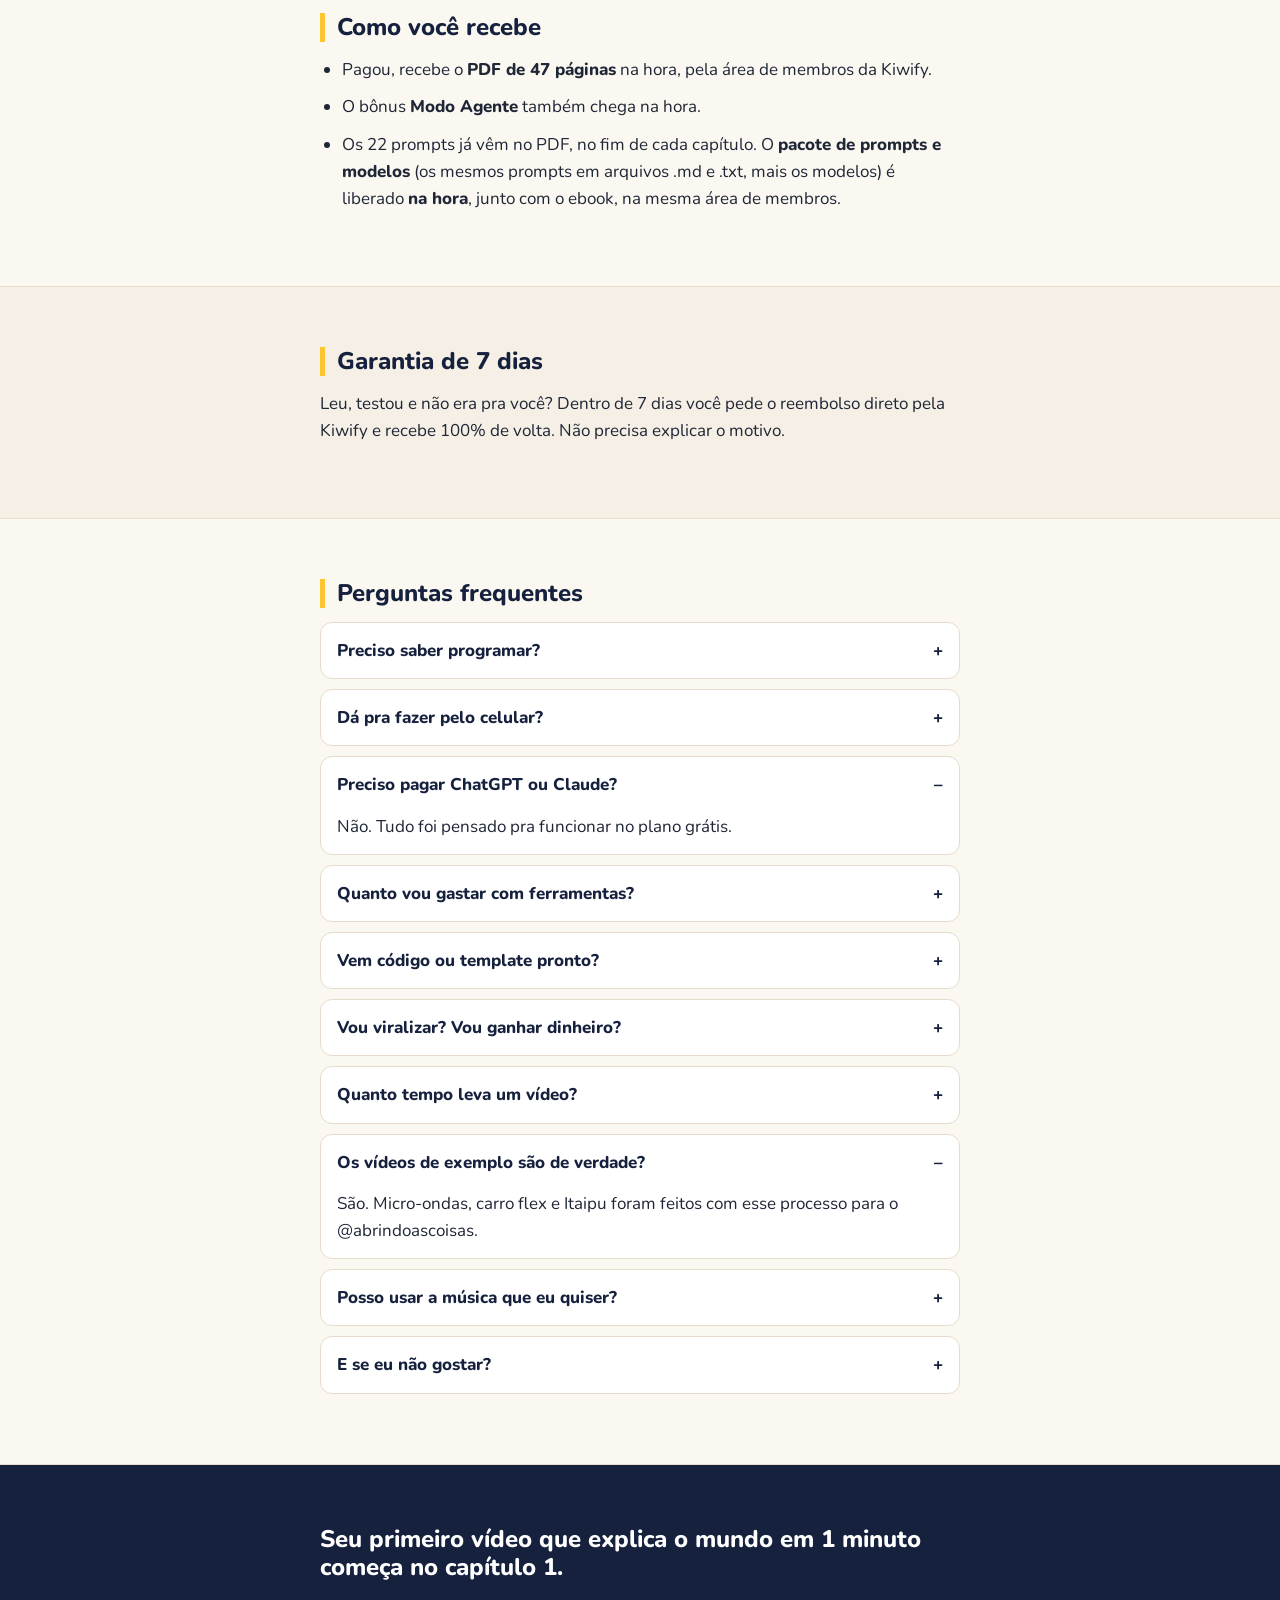
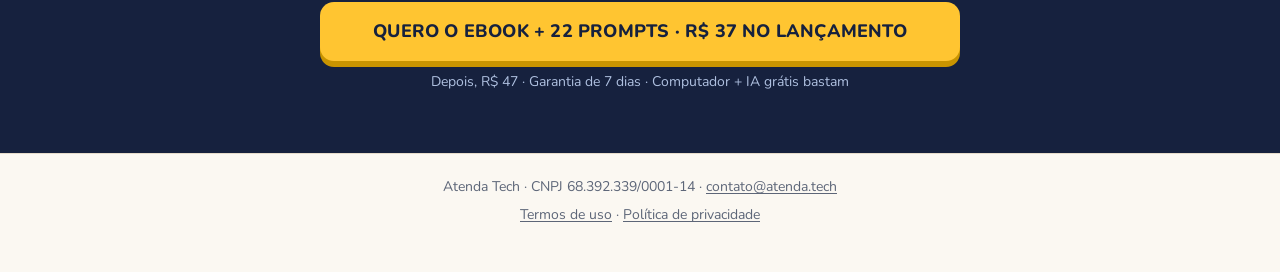
==== commit d65b3df9: "Pacote de prompts liberado na hora (antes: 8º dia)" ====
--- a/index.html
+++ b/index.html
@@ -194,7 +194,7 @@
     <ul>
       <li>Pagou, recebe o <strong>PDF de 47 páginas</strong> na hora, pela área de membros da Kiwify.</li>
       <li>O bônus <strong>Modo Agente</strong> também chega na hora.</li>
-      <li>Os 22 prompts já vêm no PDF, no fim de cada capítulo. O <strong>pacote de prompts e modelos</strong> (os mesmos prompts em arquivos .md e .txt, mais os modelos) é liberado no <strong>8º dia</strong> depois da compra, na mesma área de membros.</li>
+      <li>Os 22 prompts já vêm no PDF, no fim de cada capítulo. O <strong>pacote de prompts e modelos</strong> (os mesmos prompts em arquivos .md e .txt, mais os modelos) é liberado <strong>na hora</strong>, junto com o ebook, na mesma área de membros.</li>
     </ul>
   </div>
 </section>
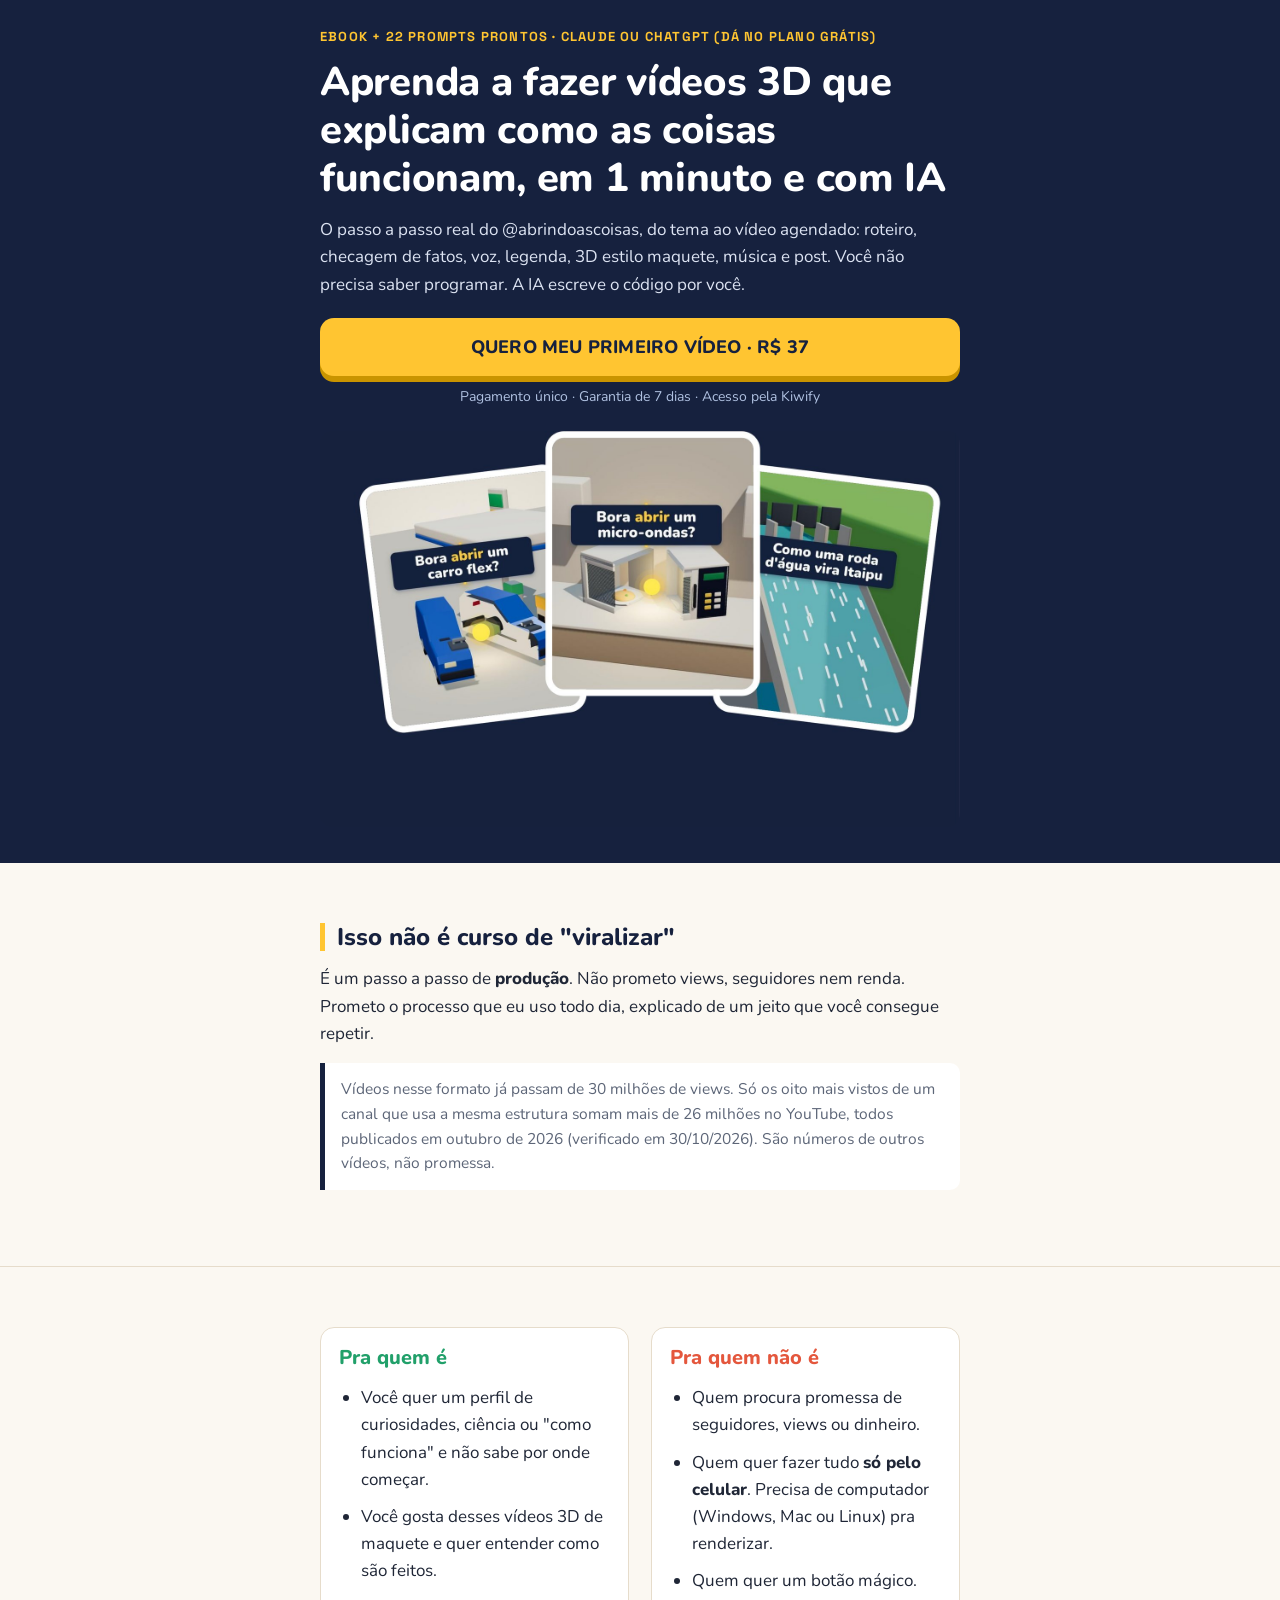
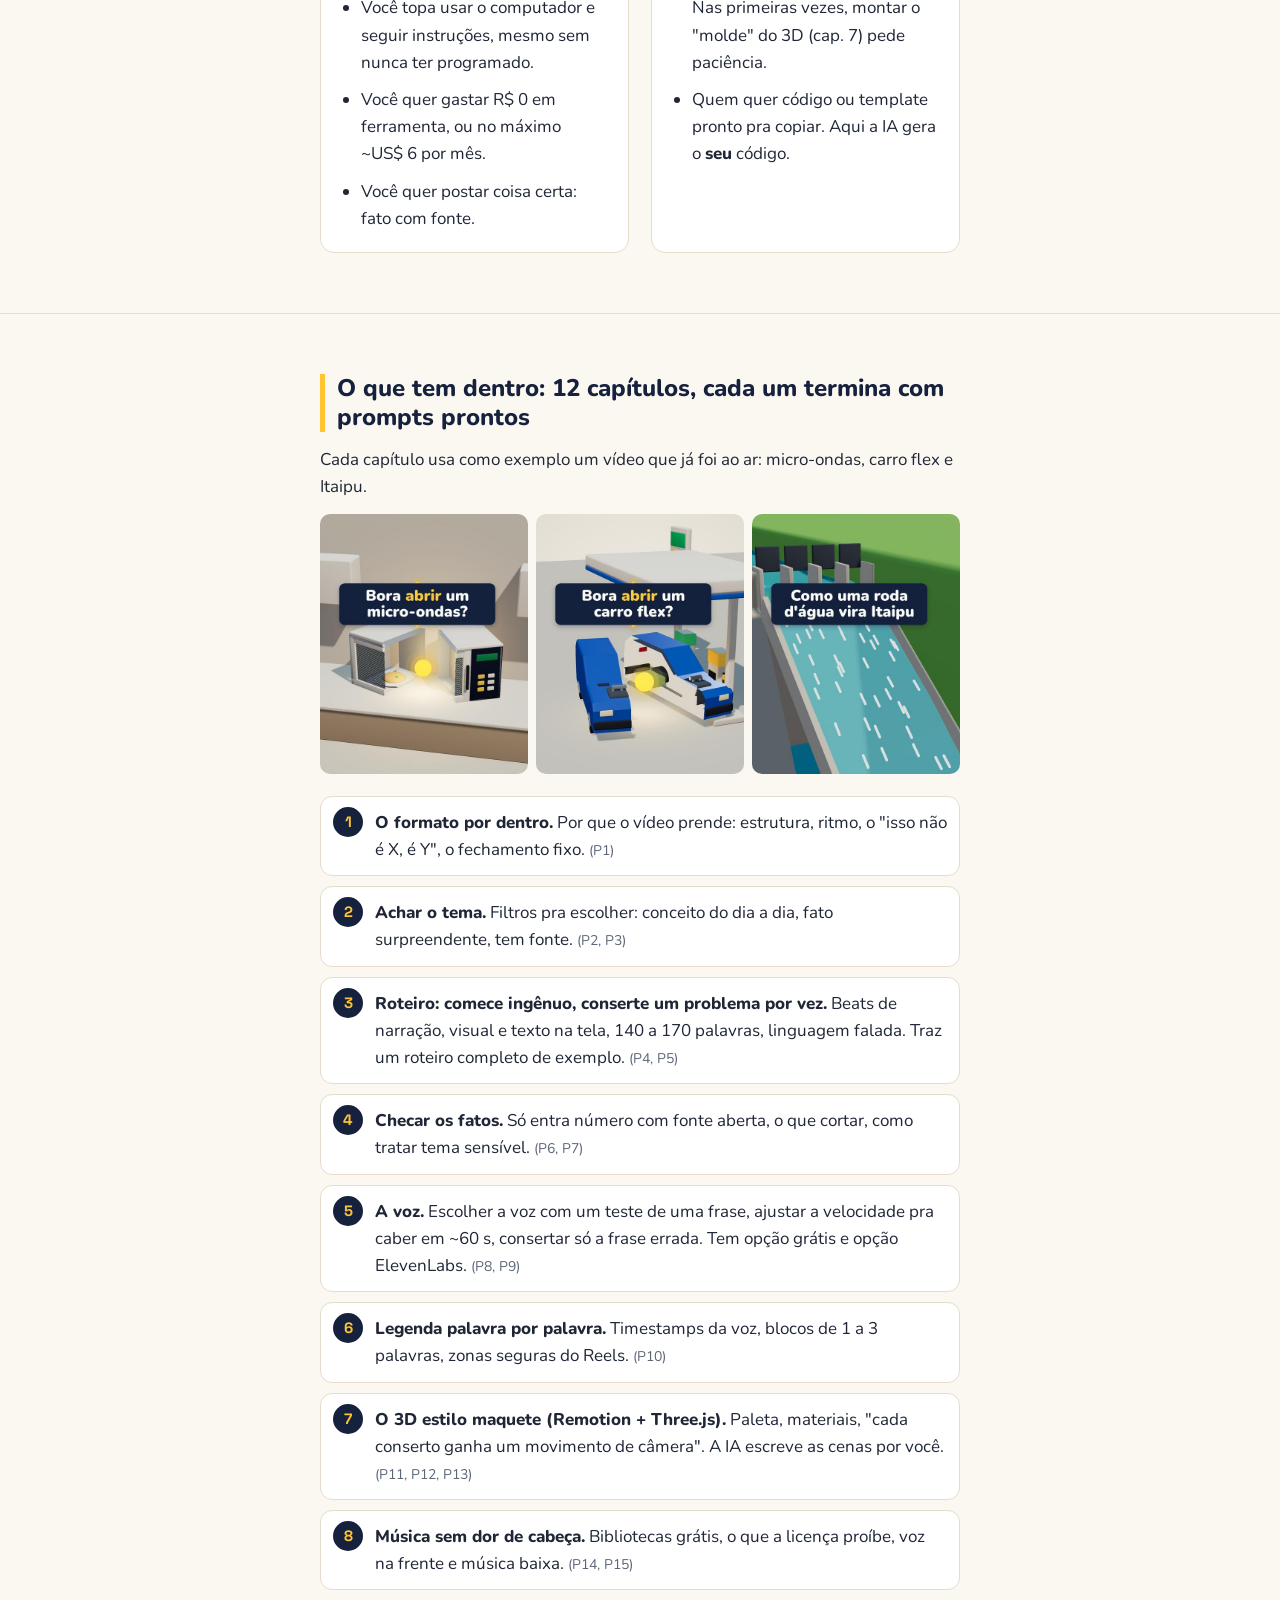
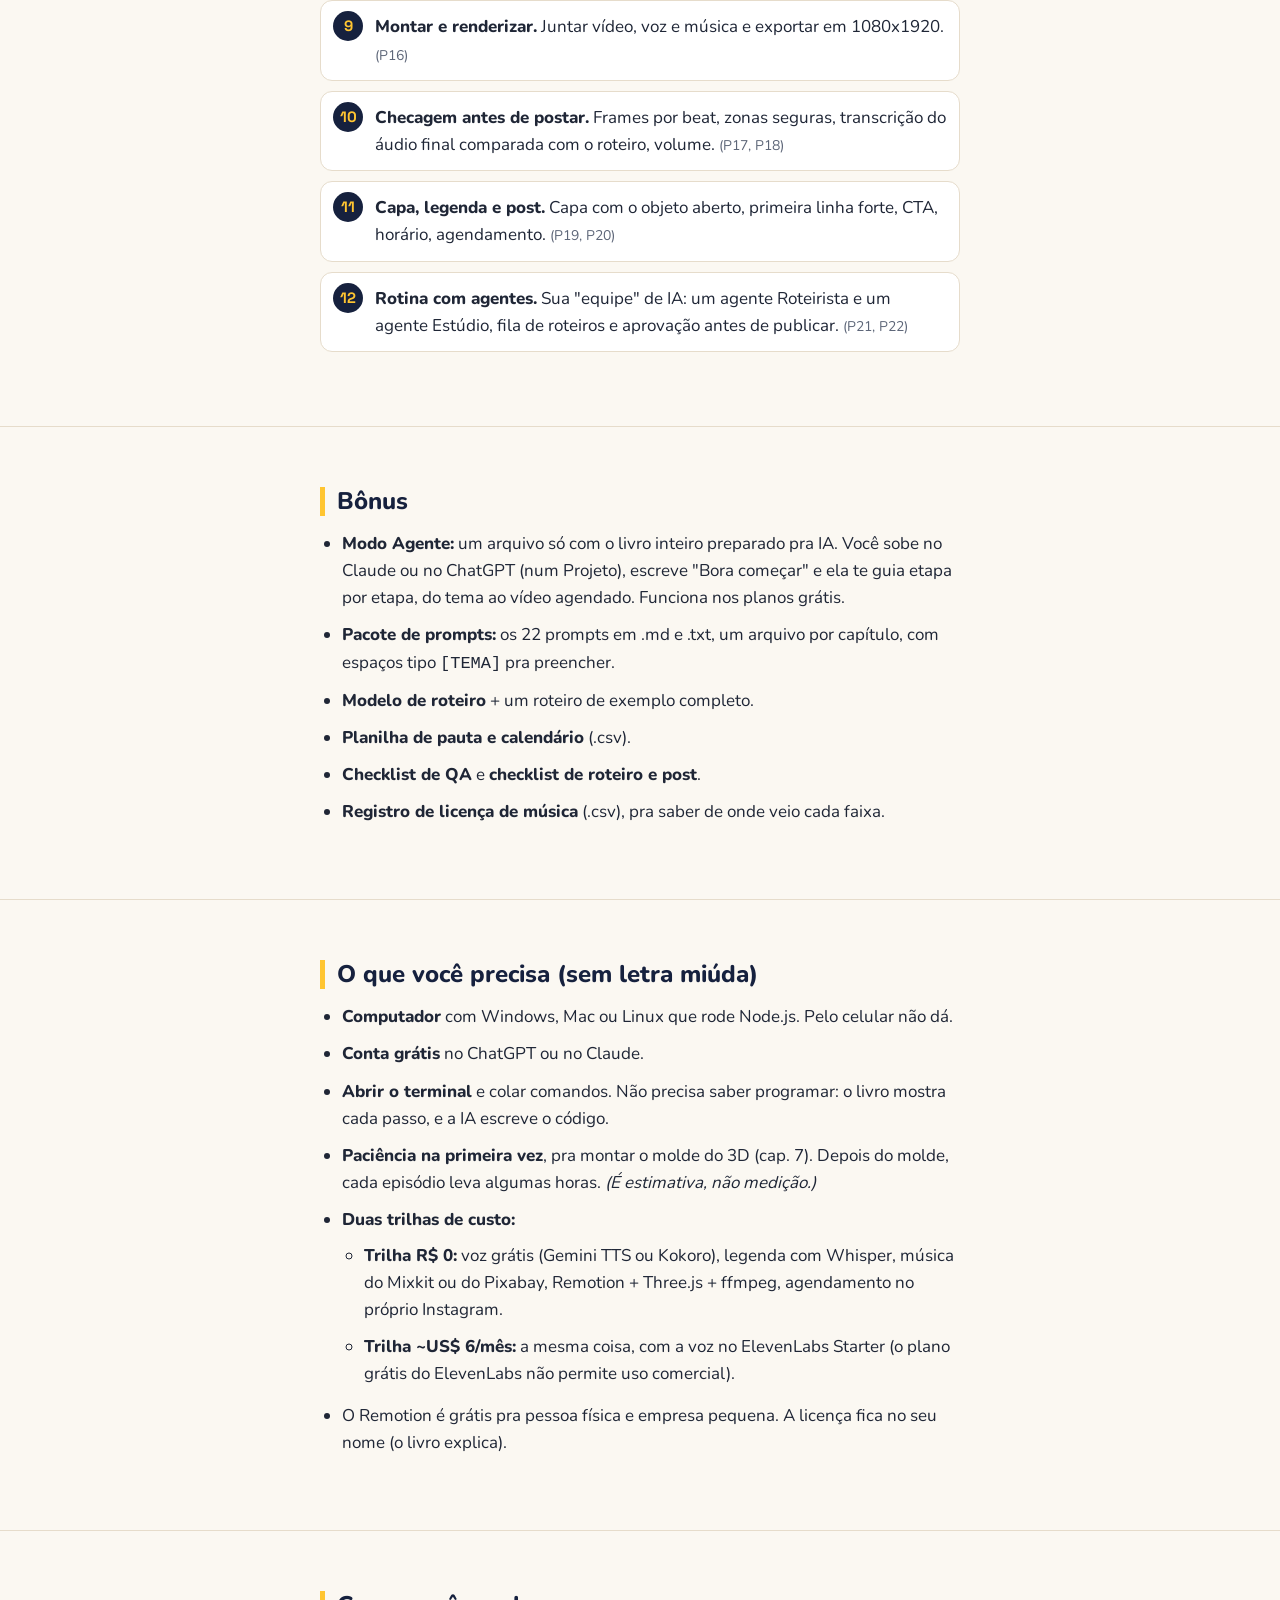
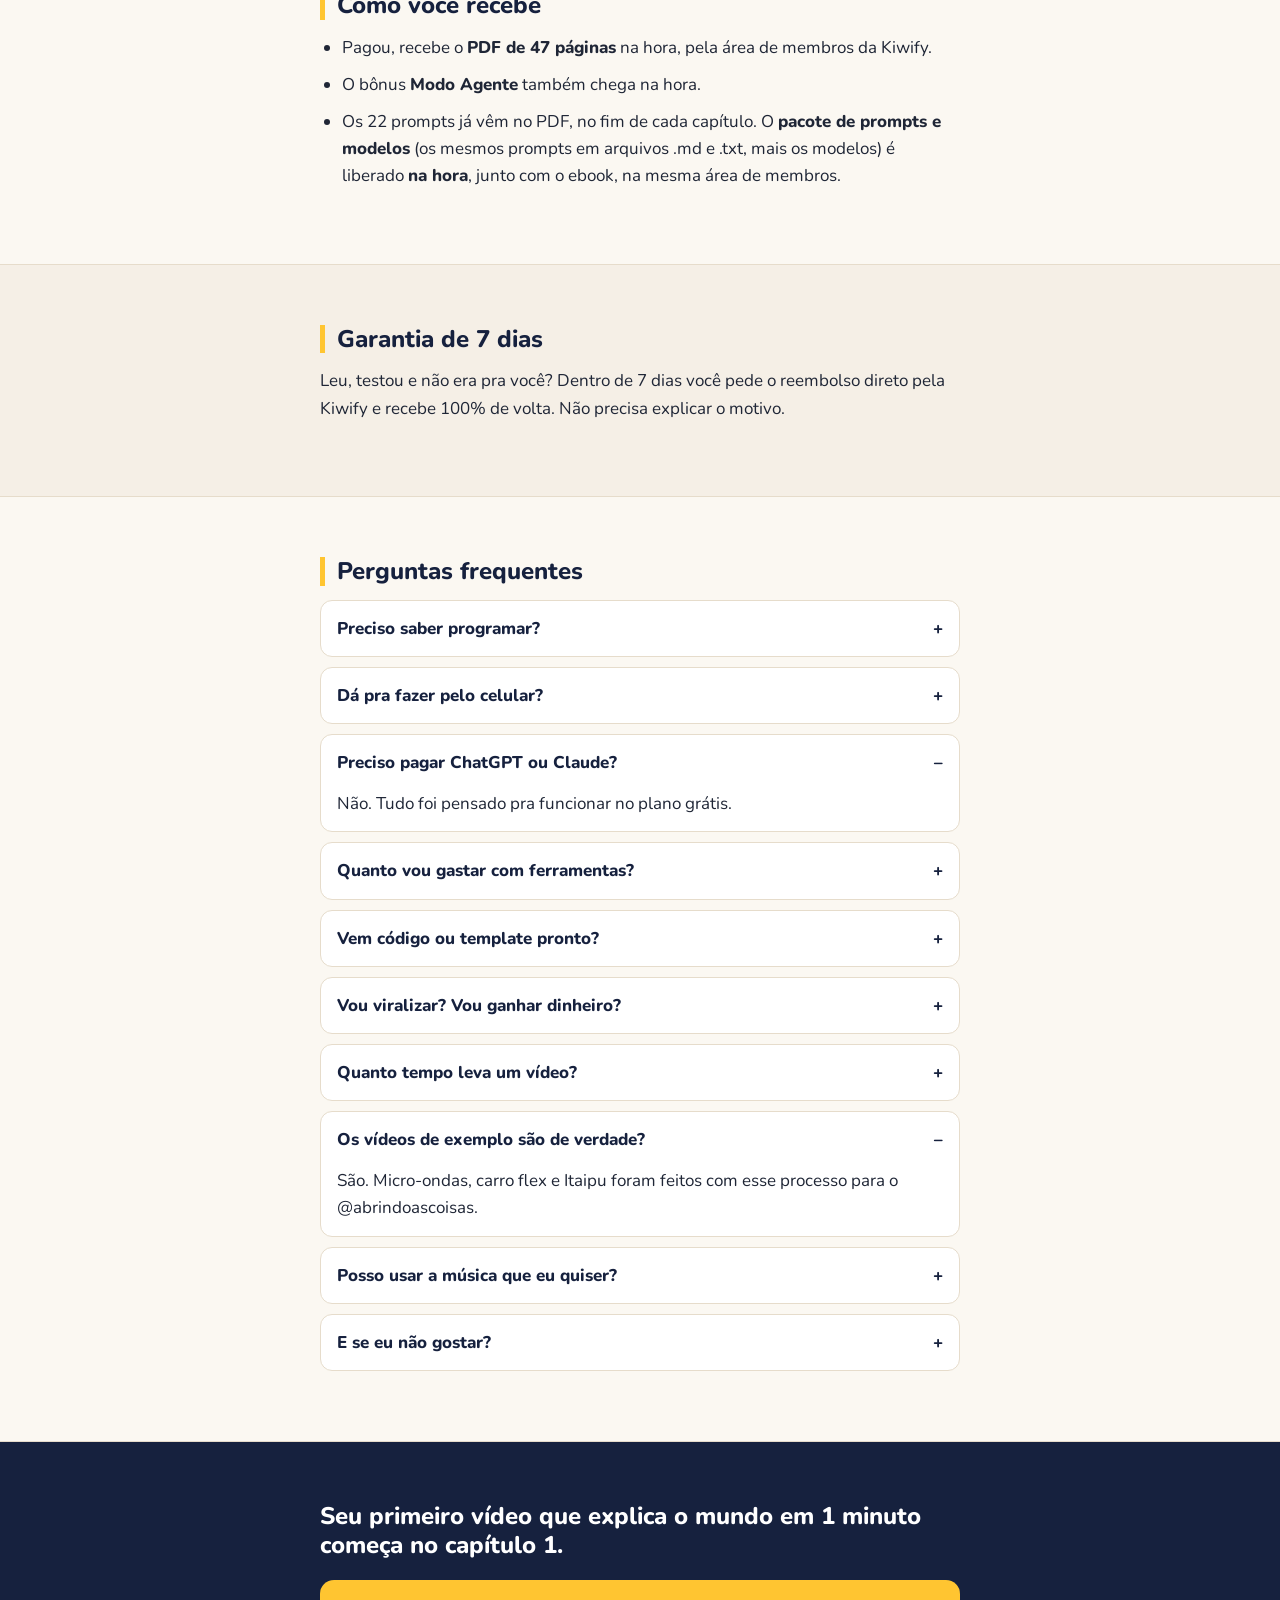
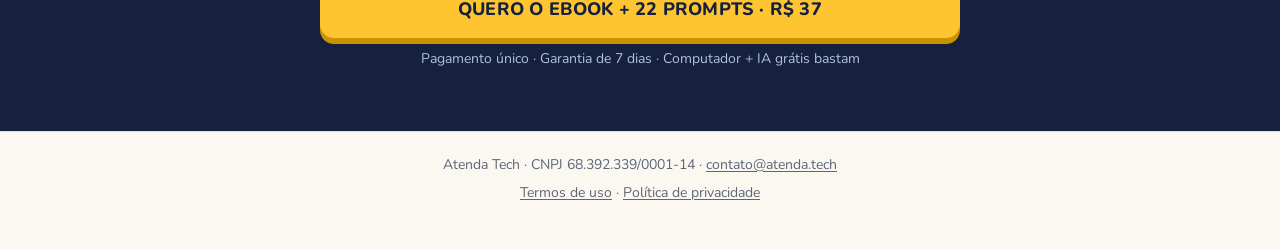
==== commit 9163878f: "Remove urgência vencida de lançamento (R$ 37 / depois R$ 47)" ====
--- a/index.html
+++ b/index.html
@@ -91,8 +91,8 @@
    
     <h1>Aprenda a fazer vídeos 3D que explicam como as coisas funcionam, em 1 minuto e com IA</h1>
     <p class="sub">O passo a passo real do @abrindoascoisas, do tema ao vídeo agendado: roteiro, checagem de fatos, voz, legenda, 3D estilo maquete, música e post. Você não precisa saber programar. A IA escreve o código por você.</p>
-    <a class="cta" href="https://pay.kiwify.com.br/J2gz8uM" data-checkout>Quero meu primeiro vídeo · R$&nbsp;37 na semana de lançamento</a>
-    <span class="cta-small">Depois, R$&nbsp;47 · Garantia de 7 dias · Acesso pela Kiwify</span>
+    <a class="cta" href="https://pay.kiwify.com.br/J2gz8uM" data-checkout>Quero meu primeiro vídeo · R$&nbsp;37</a>
+    <span class="cta-small">Pagamento único · Garantia de 7 dias · Acesso pela Kiwify</span>
     <img src="img/cover-phones.jpg" width="1500" height="928" alt="Capas dos vídeos do micro-ondas, do carro flex e de Itaipu, feitos com esse processo">
   </div>
 </section>
@@ -225,8 +225,8 @@
 <section class="final">
   <div class="wrap">
     <h3>Seu primeiro vídeo que explica o mundo em 1 minuto começa no capítulo 1.</h3>
-    <a class="cta" href="https://pay.kiwify.com.br/J2gz8uM" data-checkout>Quero o ebook + 22 prompts · R$&nbsp;37 no lançamento</a>
-    <span class="cta-small">Depois, R$&nbsp;47 · Garantia de 7 dias · Computador + IA grátis bastam</span>
+    <a class="cta" href="https://pay.kiwify.com.br/J2gz8uM" data-checkout>Quero o ebook + 22 prompts · R$&nbsp;37</a>
+    <span class="cta-small">Pagamento único · Garantia de 7 dias · Computador + IA grátis bastam</span>
    
   </div>
 </section>
